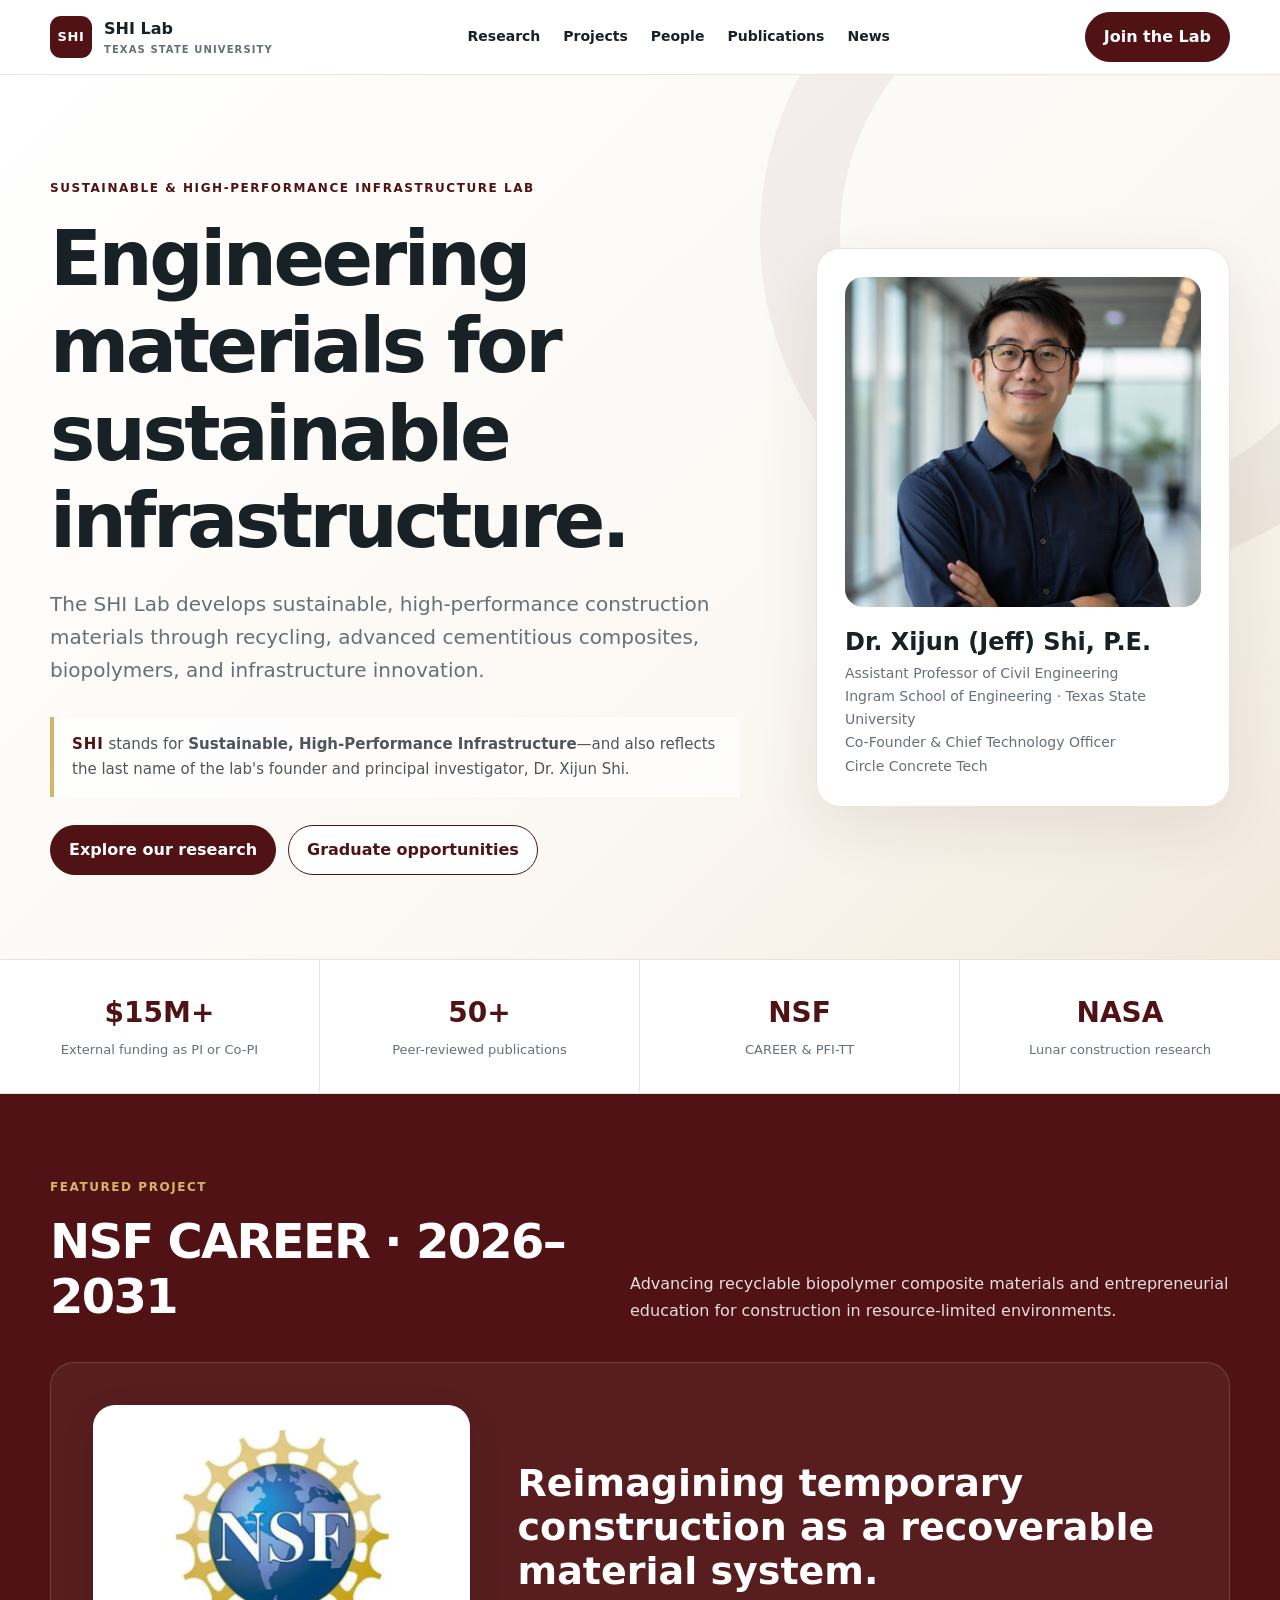
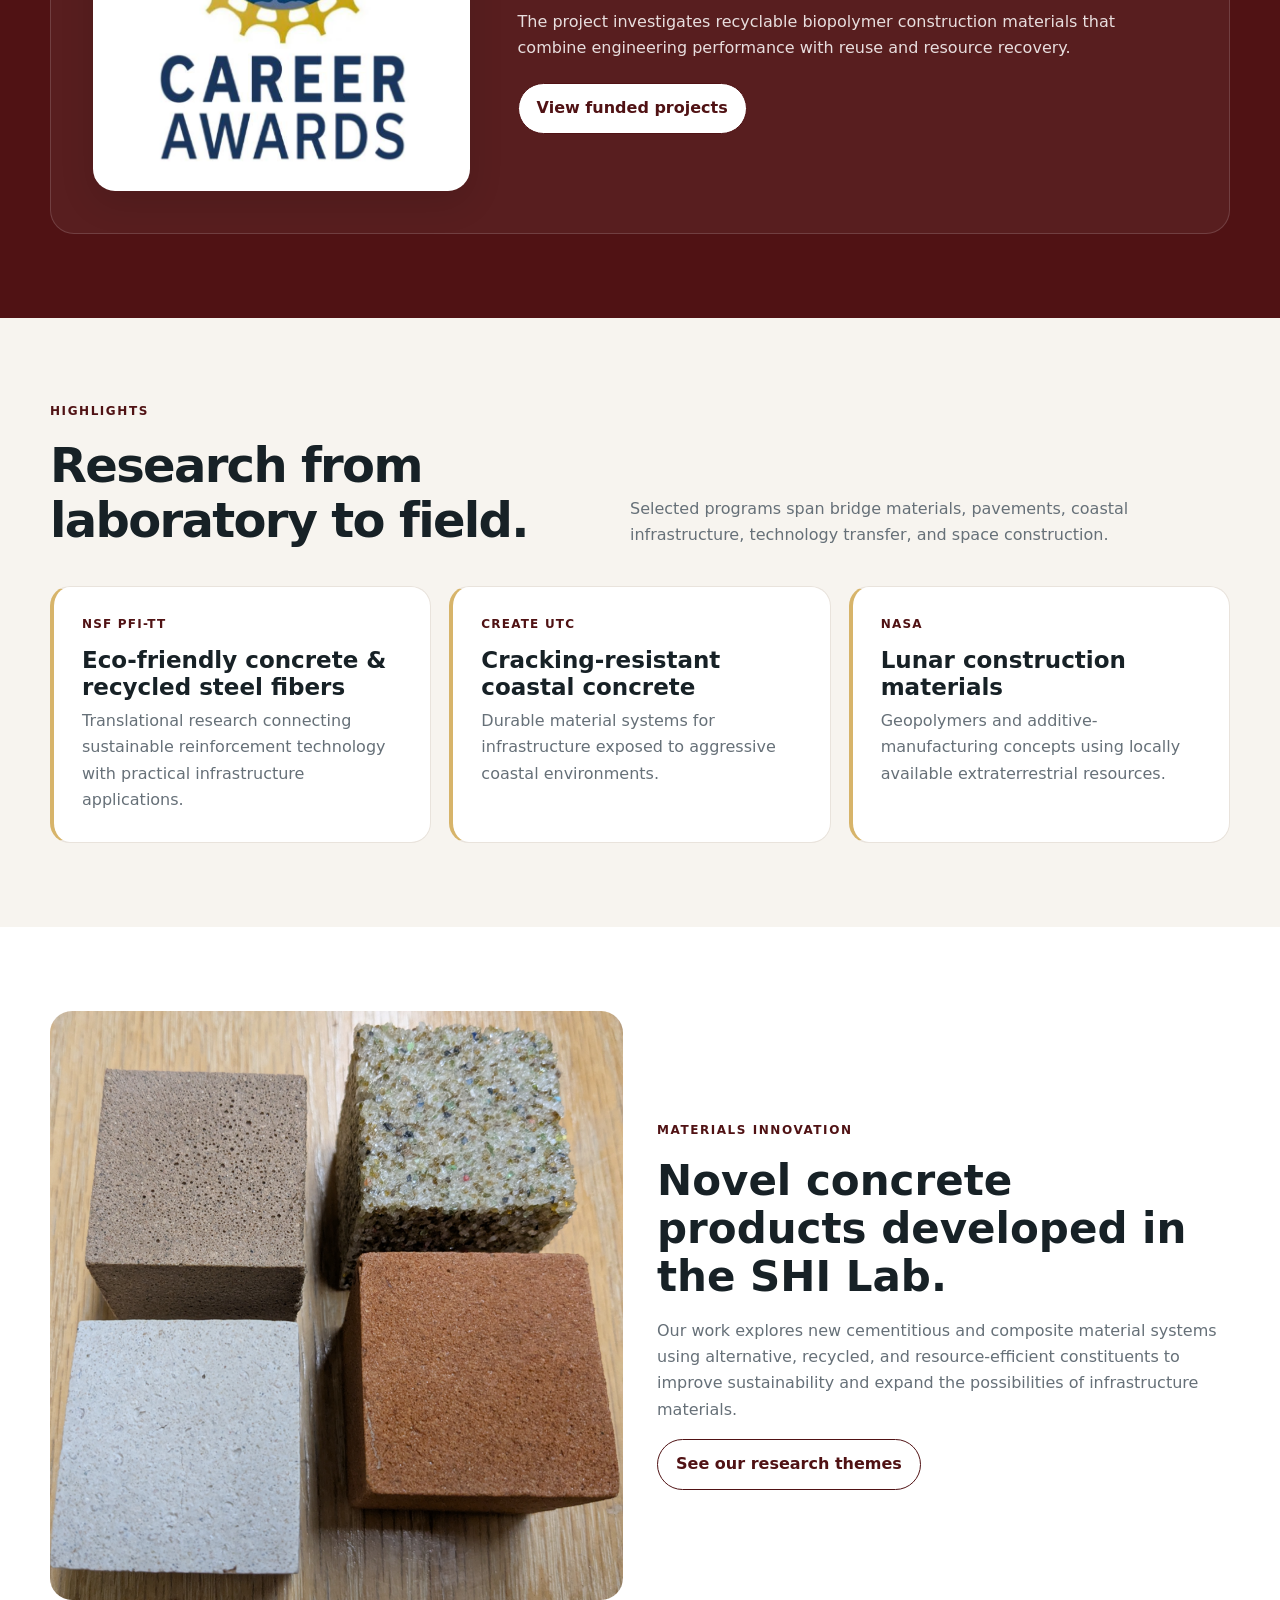
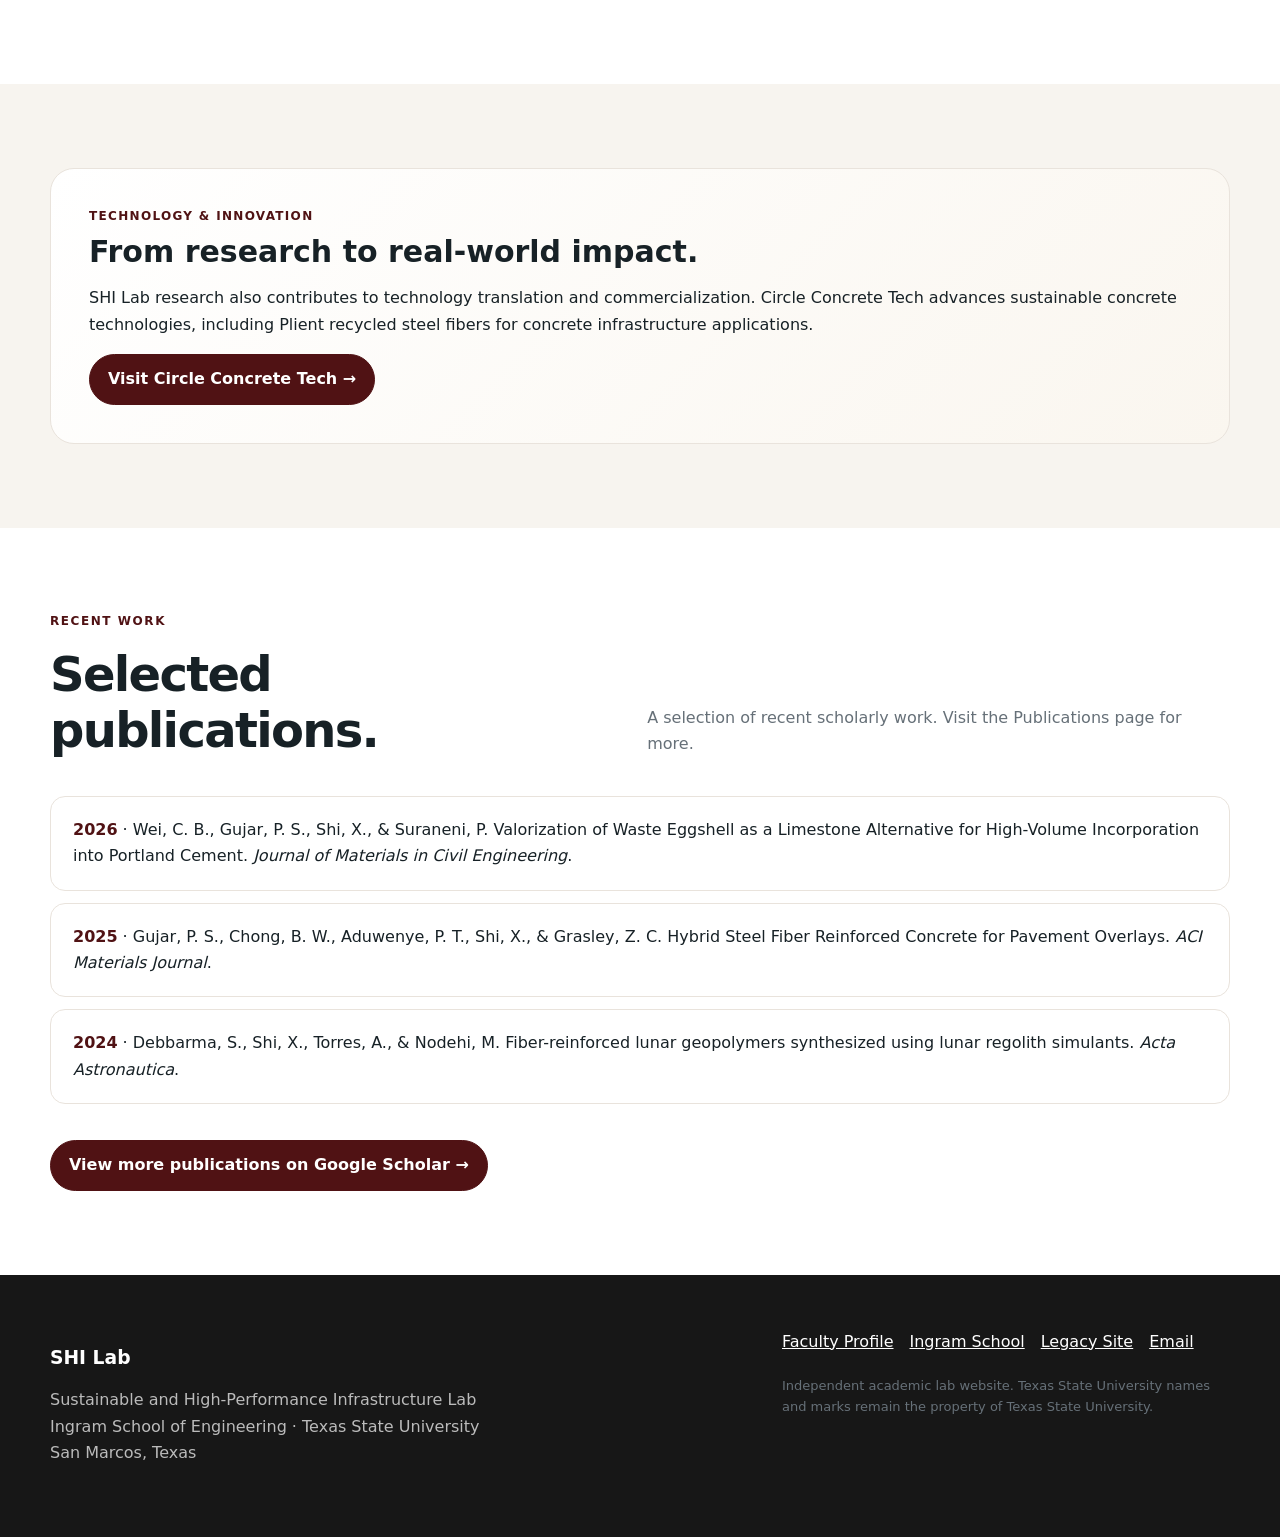
==== index.html @ 7f5ff848 "Add files via upload" ====
<!doctype html>
<html lang="en"><head>
<meta charset="utf-8"><meta name="viewport" content="width=device-width,initial-scale=1">
<title>Home | SHI Lab</title><meta name="description" content="SHI Lab at Texas State University">
<link rel="stylesheet" href="assets/site.css">
</head><body><a class="skip" href="#main">Skip to content</a>
<header class="site-header">
  <div class="container nav">
    <a class="brand" href="index.html"><span class="brandmark">SHI</span><span>SHI Lab<small>Texas State University</small></span></a>
    <nav class="navlinks" aria-label="Primary">
      <a href="research.html">Research</a>
      <a href="projects.html">Projects</a>
      <a href="people.html">People</a>
      <a href="publications.html">Publications</a>
      <a href="news.html">News</a>
    </nav>
    <a class="button primary" href="join.html">Join the Lab</a>
    <button class="mobile-toggle" aria-label="Open navigation">☰</button>
  </div>
</header>
<main id="main">
<section class="hero">
 <div class="container hero-grid">
  <div>
   <div class="kicker">Sustainable & High-Performance Infrastructure Lab</div>
   <h1>Engineering materials for sustainable infrastructure.</h1>
   <p>The SHI Lab develops sustainable, high-performance construction materials through recycling, advanced cementitious composites, biopolymers, and infrastructure innovation.</p>
   <div class="shi-meaning"><strong>SHI</strong> stands for <strong>Sustainable, High-Performance Infrastructure</strong>—and also reflects the last name of the lab's founder and principal investigator, Dr. Xijun Shi.</div>
   <div class="actions"><a class="button primary" href="research.html">Explore our research</a><a class="button light" href="join.html">Graduate opportunities</a></div>
  </div>
  <aside class="profile">
   <img class="profile-photo" src="assets/images/xijun-shi.png" alt="Portrait of Dr. Xijun Shi">
   <h3>Dr. Xijun (Jeff) Shi, P.E.</h3>
   <p>Assistant Professor of Civil Engineering<br>Ingram School of Engineering · Texas State University</p>
   <p>Co-Founder &amp; Chief Technology Officer<br><a href="https://buildwithcircle.com/" target="_blank" rel="noopener" style="color:inherit;font-weight:inherit;text-decoration:none;">Circle Concrete Tech</a></p>
  </aside>
 </div>
</section>
<div class="stats">
    <div class="stat"><strong>$15M+</strong><span>External funding as PI or Co-PI</span></div>
    <div class="stat"><strong>50+</strong><span>Peer-reviewed publications</span></div>
    <div class="stat"><strong>NSF</strong><span>CAREER &amp; PFI-TT</span></div>
    <div class="stat"><strong>NASA</strong><span>Lunar construction research</span></div>
   </div>
  </div>
 </section>
<section class="band">
 <div class="container">
  <div class="section-head"><div><div class="kicker">Featured Project</div><h2>NSF CAREER · 2026–2031</h2></div><p>Advancing recyclable biopolymer composite materials and entrepreneurial education for construction in resource-limited environments.</p></div>
  <div class="feature"><div class="career-logo-card"><img class="career-logo" src="assets/images/nsf-career.png" alt="NSF CAREER Awards logo"></div><div><h2>Reimagining temporary construction as a recoverable material system.</h2><p>The project investigates recyclable biopolymer construction materials that combine engineering performance with reuse and resource recovery.</p><a class="button light" href="projects.html">View funded projects</a></div></div>
 </div>
</section>
<section class="soft">
 <div class="container">
  <div class="section-head"><div><div class="kicker">Highlights</div><h2>Research from laboratory to field.</h2></div><p>Selected programs span bridge materials, pavements, coastal infrastructure, technology transfer, and space construction.</p></div>
  <div class="grid3">
   <article class="card project"><div class="agency">NSF PFI-TT</div><h3>Eco-friendly concrete & recycled steel fibers</h3><p>Translational research connecting sustainable reinforcement technology with practical infrastructure applications.</p></article>
   <article class="card project"><div class="agency">CREATE UTC</div><h3>Cracking-resistant coastal concrete</h3><p>Durable material systems for infrastructure exposed to aggressive coastal environments.</p></article>
   <article class="card project"><div class="agency">NASA</div><h3>Lunar construction materials</h3><p>Geopolymers and additive-manufacturing concepts using locally available extraterrestrial resources.</p></article>
  </div>
 </div>
</section>
<section>
 <div class="container">
  <div class="photo-feature">
   <img class="research-photo" src="assets/images/novel-concrete-products.png" alt="Four novel concrete and composite material specimens developed by the SHI Lab">
   <div>
    <div class="kicker">Materials Innovation</div>
    <h2 style="font-size:42px;margin:0 0 16px">Novel concrete products developed in the SHI Lab.</h2>
    <p style="color:var(--muted)">Our work explores new cementitious and composite material systems using alternative, recycled, and resource-efficient constituents to improve sustainability and expand the possibilities of infrastructure materials.</p>
    <a class="button light" href="research.html">See our research themes</a>
   </div>
  </div>
 </div>
</section>
<section class="soft">
 <div class="container">
  <div class="innovation">
   <div class="tag">Technology & Innovation</div>
   <h3>From research to real-world impact.</h3>
   <p>SHI Lab research also contributes to technology translation and commercialization. Circle Concrete Tech advances sustainable concrete technologies, including Plient recycled steel fibers for concrete infrastructure applications.</p>
   <a class="button primary" href="https://buildwithcircle.com/" target="_blank" rel="noopener">Visit Circle Concrete Tech →</a>
  </div>
 </div>
</section>
<section>
 <div class="container">
  <div class="section-head"><div><div class="kicker">Recent Work</div><h2>Selected publications.</h2></div><p>A selection of recent scholarly work. Visit the Publications page for more.</p></div>
  <div class="pub-list">
   <div class="pub"><strong>2026</strong> · Wei, C. B., Gujar, P. S., Shi, X., & Suraneni, P. Valorization of Waste Eggshell as a Limestone Alternative for High-Volume Incorporation into Portland Cement. <em>Journal of Materials in Civil Engineering</em>.</div>
   <div class="pub"><strong>2025</strong> · Gujar, P. S., Chong, B. W., Aduwenye, P. T., Shi, X., & Grasley, Z. C. Hybrid Steel Fiber Reinforced Concrete for Pavement Overlays. <em>ACI Materials Journal</em>.</div>
   <div class="pub"><strong>2024</strong> · Debbarma, S., Shi, X., Torres, A., & Nodehi, M. Fiber-reinforced lunar geopolymers synthesized using lunar regolith simulants. <em>Acta Astronautica</em>.</div>
  <div class="actions" style="margin-top:24px">
   <a class="button primary" href="https://scholar.google.com/citations?user=lc_IQpUAAAAJ" target="_blank" rel="noopener">View more publications on Google Scholar →</a>
  </div>
 </div>
</section>
</main>
<footer>
 <div class="container footer-grid">
  <div>
   <h3>SHI Lab</h3>
   <p>Sustainable and High-Performance Infrastructure Lab<br>Ingram School of Engineering · Texas State University<br>San Marcos, Texas</p>
  </div>
  <div>
   <div class="footer-links">
    <a href="https://faculty.txst.edu/profile/2252688">Faculty Profile</a>
    <a href="https://www.engineering.txst.edu/">Ingram School</a>
    <a href="https://xshi.wp.txstate.edu/">Legacy Site</a>
    <a href="mailto:xijun.shi@txstate.edu">Email</a>
   </div>
   <p class="notice">Independent academic lab website. Texas State University names and marks remain the property of Texas State University.</p>
  </div>
 </div>
</footer>
<script src="assets/site.js"></script>
</body></html>
---- assets/site.css ----
:root{
  --maroon:#501214;
  --maroon2:#711e22;
  --gold:#d7b46a;
  --ink:#172126;
  --muted:#667078;
  --paper:#fff;
  --cream:#f7f4ef;
  --line:#e9e3dc;
  --dark:#171717;
  --max:1180px;
}
*{box-sizing:border-box}
html{scroll-behavior:smooth}
body{margin:0;font-family:Inter,ui-sans-serif,system-ui,-apple-system,BlinkMacSystemFont,"Segoe UI",sans-serif;color:var(--ink);background:var(--paper);line-height:1.65}
img{max-width:100%;display:block}
a{color:inherit}
.container{width:min(var(--max),calc(100% - 40px));margin:auto}
.skip{position:absolute;left:-9999px}.skip:focus{left:16px;top:16px;background:white;padding:10px;z-index:999}
.site-header{position:sticky;top:0;z-index:100;background:rgba(255,255,255,.96);backdrop-filter:blur(10px);border-bottom:1px solid var(--line)}
.nav{min-height:74px;display:flex;align-items:center;justify-content:space-between;gap:24px}
.brand{display:flex;align-items:center;gap:12px;text-decoration:none;font-weight:850}
.brandmark{width:42px;height:42px;border-radius:11px;background:var(--maroon);color:white;display:grid;place-items:center;font-size:13px;letter-spacing:.05em}
.brand small{display:block;color:var(--muted);font-size:10px;text-transform:uppercase;letter-spacing:.11em}
.navlinks{display:flex;align-items:center;gap:23px}
.navlinks a{text-decoration:none;font-size:14px;font-weight:700}.navlinks a:hover,.navlinks a.active{color:var(--maroon)}
.button{display:inline-flex;align-items:center;justify-content:center;padding:11px 18px;border-radius:999px;text-decoration:none;font-weight:800;border:1px solid var(--maroon);transition:.2s}
.button.primary{background:var(--maroon);color:white}.button.primary:hover{background:var(--maroon2)}
.button.light{background:white;color:var(--maroon)}
.mobile-toggle{display:none;border:0;background:none;font-size:24px}
.hero{position:relative;overflow:hidden;padding:104px 0 84px;background:linear-gradient(135deg,#fff 0%,#fbf8f3 62%,#f2e9dc 100%)}
.hero:after{content:"";position:absolute;width:520px;height:520px;border-radius:50%;right:-160px;top:-180px;border:80px solid rgba(80,18,20,.055)}
.hero-grid{display:grid;grid-template-columns:1.25fr .75fr;gap:76px;align-items:center;position:relative;z-index:2}
.kicker{font-size:12px;color:var(--maroon);font-weight:900;letter-spacing:.13em;text-transform:uppercase;margin-bottom:16px}
h1,h2,h3{line-height:1.15}
h1{font-size:clamp(44px,6vw,76px);letter-spacing:-.045em;margin:0 0 24px}
.hero p{font-size:20px;color:var(--muted);max-width:760px;margin:0 0 30px}
.actions{display:flex;gap:12px;flex-wrap:wrap}
.profile{padding:28px;background:white;border:1px solid var(--line);border-radius:24px;box-shadow:0 20px 65px rgba(55,35,25,.09)}
.profile-art{height:270px;border-radius:18px;position:relative;overflow:hidden;background:linear-gradient(145deg,var(--maroon),#8b383c)}
.profile-art:before{content:"XS";position:absolute;right:-5px;bottom:-52px;color:rgba(255,255,255,.12);font-size:210px;font-weight:900;letter-spacing:-.08em}
.profile-art .caption{position:absolute;left:22px;bottom:22px;color:white;font-size:13px;letter-spacing:.08em;text-transform:uppercase}
.profile h3{font-size:24px;margin:22px 0 6px}.profile p{font-size:14px;margin:0;color:var(--muted)}
.stats{display:grid;grid-template-columns:repeat(4,1fr);border-top:1px solid var(--line);border-bottom:1px solid var(--line)}
.stat{padding:30px 16px;text-align:center;border-right:1px solid var(--line)}.stat:last-child{border-right:0}
.stat strong{display:block;font-size:28px;color:var(--maroon)}.stat span{font-size:13px;color:var(--muted)}
section{padding:84px 0}
.section-head{display:flex;justify-content:space-between;gap:36px;align-items:end;margin-bottom:38px}
.section-head h2{font-size:clamp(34px,4vw,48px);letter-spacing:-.035em;margin:0}.section-head p{max-width:600px;color:var(--muted);margin:0}
.grid2{display:grid;grid-template-columns:repeat(2,1fr);gap:18px}.grid3{display:grid;grid-template-columns:repeat(3,1fr);gap:18px}.grid4{display:grid;grid-template-columns:repeat(4,1fr);gap:18px}
.card{border:1px solid var(--line);border-radius:20px;padding:28px;background:white}
.card h3{font-size:23px;margin:32px 0 9px}.card p{color:var(--muted);margin:0}
.card .number{font-size:12px;font-weight:900;color:var(--maroon);letter-spacing:.1em}
.card:hover{box-shadow:0 16px 40px rgba(40,30,25,.06);transform:translateY(-2px);transition:.2s}
.band{background:var(--maroon);color:white}.band .section-head p,.band p{color:#e8dede}.band .kicker{color:var(--gold)}
.feature{display:grid;grid-template-columns:.72fr 1.28fr;gap:48px;align-items:center;border:1px solid rgba(255,255,255,.15);background:rgba(255,255,255,.05);border-radius:24px;padding:42px}
.badge{aspect-ratio:1;border-radius:22px;background:var(--gold);color:var(--maroon);display:grid;place-items:center;text-align:center;font-size:27px;font-weight:950;line-height:1.05}
.feature h2{font-size:38px;margin:0 0 15px}.feature p{margin:0 0 22px}
.soft{background:var(--cream)}
.project{border-left:4px solid var(--gold)}
.project .agency{font-size:12px;text-transform:uppercase;letter-spacing:.1em;color:var(--maroon);font-weight:900}
.project h3{margin:12px 0 8px}.project .meta{font-size:13px;color:var(--muted);margin-top:15px}
.person{overflow:hidden;padding:0}.person-art{height:170px;background:linear-gradient(145deg,#ece5db,#faf7f2);position:relative}
.person-art:after{content:attr(data-initials);position:absolute;right:14px;bottom:-28px;font-size:100px;font-weight:900;color:rgba(80,18,20,.08)}
.person-body{padding:20px}.person h3{margin:0 0 4px;font-size:18px}.person p{font-size:14px}.role{font-size:11px;font-weight:900;text-transform:uppercase;letter-spacing:.09em;color:var(--maroon);margin-bottom:8px}
.pub-list{display:grid;gap:12px}.pub{padding:20px 22px;border:1px solid var(--line);border-radius:15px}.pub strong{color:var(--maroon)}.pub small{display:block;margin-top:5px;color:var(--muted)}
.page-hero{padding:74px 0 58px;background:var(--cream);border-bottom:1px solid var(--line)}.page-hero h1{font-size:clamp(42px,5vw,64px);max-width:900px}.page-hero p{max-width:780px;color:var(--muted);font-size:19px}
.callout{border:1px solid var(--line);border-radius:22px;padding:34px;background:white}.callout h2{margin-top:0;font-size:32px}
.news-item{padding:25px 0;border-bottom:1px solid var(--line)}.news-item:first-child{padding-top:0}.news-item time{font-size:12px;font-weight:900;color:var(--maroon);text-transform:uppercase;letter-spacing:.08em}.news-item h3{font-size:25px;margin:8px 0}.news-item p{color:var(--muted);margin:0}
footer{padding:54px 0;background:var(--dark);color:white}.footer-grid{display:grid;grid-template-columns:1.2fr .8fr;gap:60px}footer p{color:#bbb}.footer-links{display:flex;flex-wrap:wrap;gap:16px}.footer-links a{color:white}
.notice{font-size:13px;color:var(--muted);margin-top:20px}
@media(max-width:900px){
 .navlinks{display:none}.mobile-toggle{display:block}.hero-grid,.feature,.footer-grid{grid-template-columns:1fr}.profile{max-width:520px}
 .grid4{grid-template-columns:repeat(2,1fr)}.grid3{grid-template-columns:1fr 1fr}.grid2{grid-template-columns:1fr}.stats{grid-template-columns:repeat(2,1fr)}
 .stat:nth-child(2){border-right:0}.section-head{display:block}.section-head p{margin-top:12px}
}
@media(max-width:600px){.container{width:min(var(--max),calc(100% - 26px))}.hero{padding:70px 0 54px}.grid3,.grid4{grid-template-columns:1fr}.stats{grid-template-columns:1fr 1fr}.feature{padding:26px}.profile-art{height:220px}}

.profile-photo{width:100%;height:330px;object-fit:cover;object-position:center 8%;border-radius:18px}
.pi-photo{width:100%;max-width:390px;border-radius:22px;object-fit:cover;box-shadow:0 18px 55px rgba(40,30,25,.10)}
.pi-grid{display:grid;grid-template-columns:.72fr 1.28fr;gap:46px;align-items:center}
.person-photo{width:100%;height:240px;object-fit:cover;object-position:center top;background:#f4f1ed}
.research-photo{width:100%;height:100%;min-height:340px;object-fit:cover;border-radius:22px}
.photo-feature{display:grid;grid-template-columns:1fr 1fr;gap:34px;align-items:center}
.innovation{border:1px solid var(--line);border-radius:24px;padding:38px;background:linear-gradient(135deg,#fff,#faf6ef)}
.innovation h3{font-size:30px;margin:8px 0 12px}
.innovation .tag{font-size:12px;text-transform:uppercase;letter-spacing:.11em;color:var(--maroon);font-weight:900}
@media(max-width:900px){.pi-grid,.photo-feature{grid-template-columns:1fr}.pi-photo{max-width:460px}.person-photo{height:300px}}

.career-logo-card{
  background:#fff;
  border-radius:22px;
  padding:22px;
  display:flex;
  align-items:center;
  justify-content:center;
  box-shadow:0 12px 35px rgba(0,0,0,.12);
}
.career-logo{width:100%;max-width:330px;height:auto;display:block}

.shi-meaning{
  margin:0 0 28px;padding:15px 18px;border-left:4px solid var(--gold);
  background:rgba(255,255,255,.72);color:#4f5559;font-size:15px;max-width:760px;
}
.shi-meaning strong:first-child{color:var(--maroon);letter-spacing:.06em}

.project.ongoing{border:2px solid rgba(80,18,20,.20);border-left:6px solid var(--maroon);position:relative}
.status{display:inline-block;margin-bottom:12px;padding:6px 10px;border-radius:999px;background:var(--maroon);color:#fff;font-size:11px;line-height:1;font-weight:900;letter-spacing:.08em;text-transform:uppercase}
.project-icon{
  width:52px;height:52px;border-radius:14px;background:#f3ead7;color:var(--maroon);
  display:flex;align-items:center;justify-content:center;font-size:29px;font-weight:800;margin-bottom:16px;
  border:1px solid rgba(80,18,20,.10)
}
.project.ongoing h3{margin-top:10px}

.alumni-groups{display:grid;gap:38px}
.alumni-group>h3{font-size:22px;color:var(--maroon);padding-bottom:10px;border-bottom:2px solid var(--gold);margin:0 0 14px}
.alumni-list{display:grid;grid-template-columns:repeat(2,1fr);gap:12px}
.alumni-item{padding:18px 20px;border:1px solid var(--line);border-radius:14px;background:#fff}
.alumni-item strong{display:block;font-size:16px}
.alumni-item span{display:block;margin-top:3px;color:var(--muted);font-size:13px}
.alumni-item p{margin:7px 0 0;color:var(--muted);font-size:13px}
@media(max-width:700px){.alumni-list{grid-template-columns:1fr}}

.startup-role{
  margin:-8px 0 18px;
  font-size:15px;
  font-weight:700;
  color:var(--muted);
}
.startup-role a{
  color:var(--maroon);
  text-decoration:none;
  border-bottom:1px solid rgba(80,18,20,.28);
}
.startup-role a:hover{border-bottom-color:var(--maroon)}
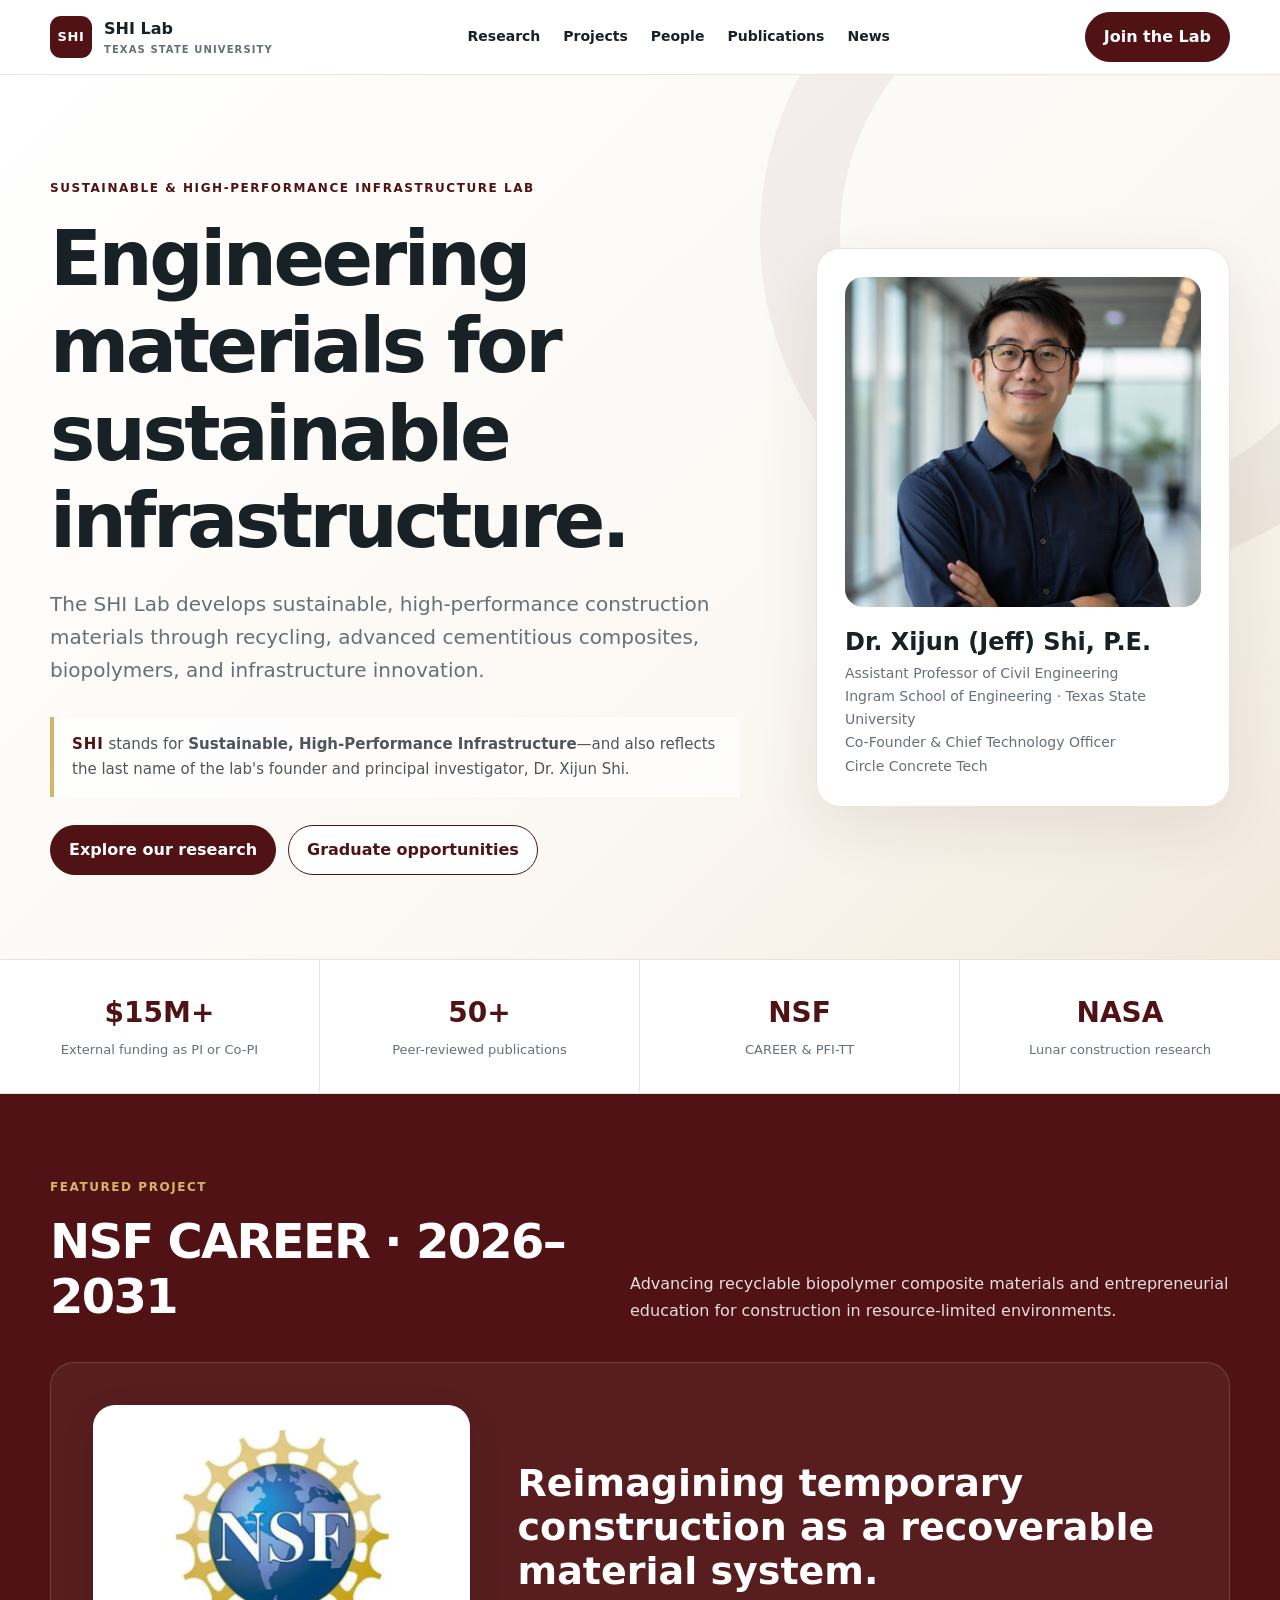
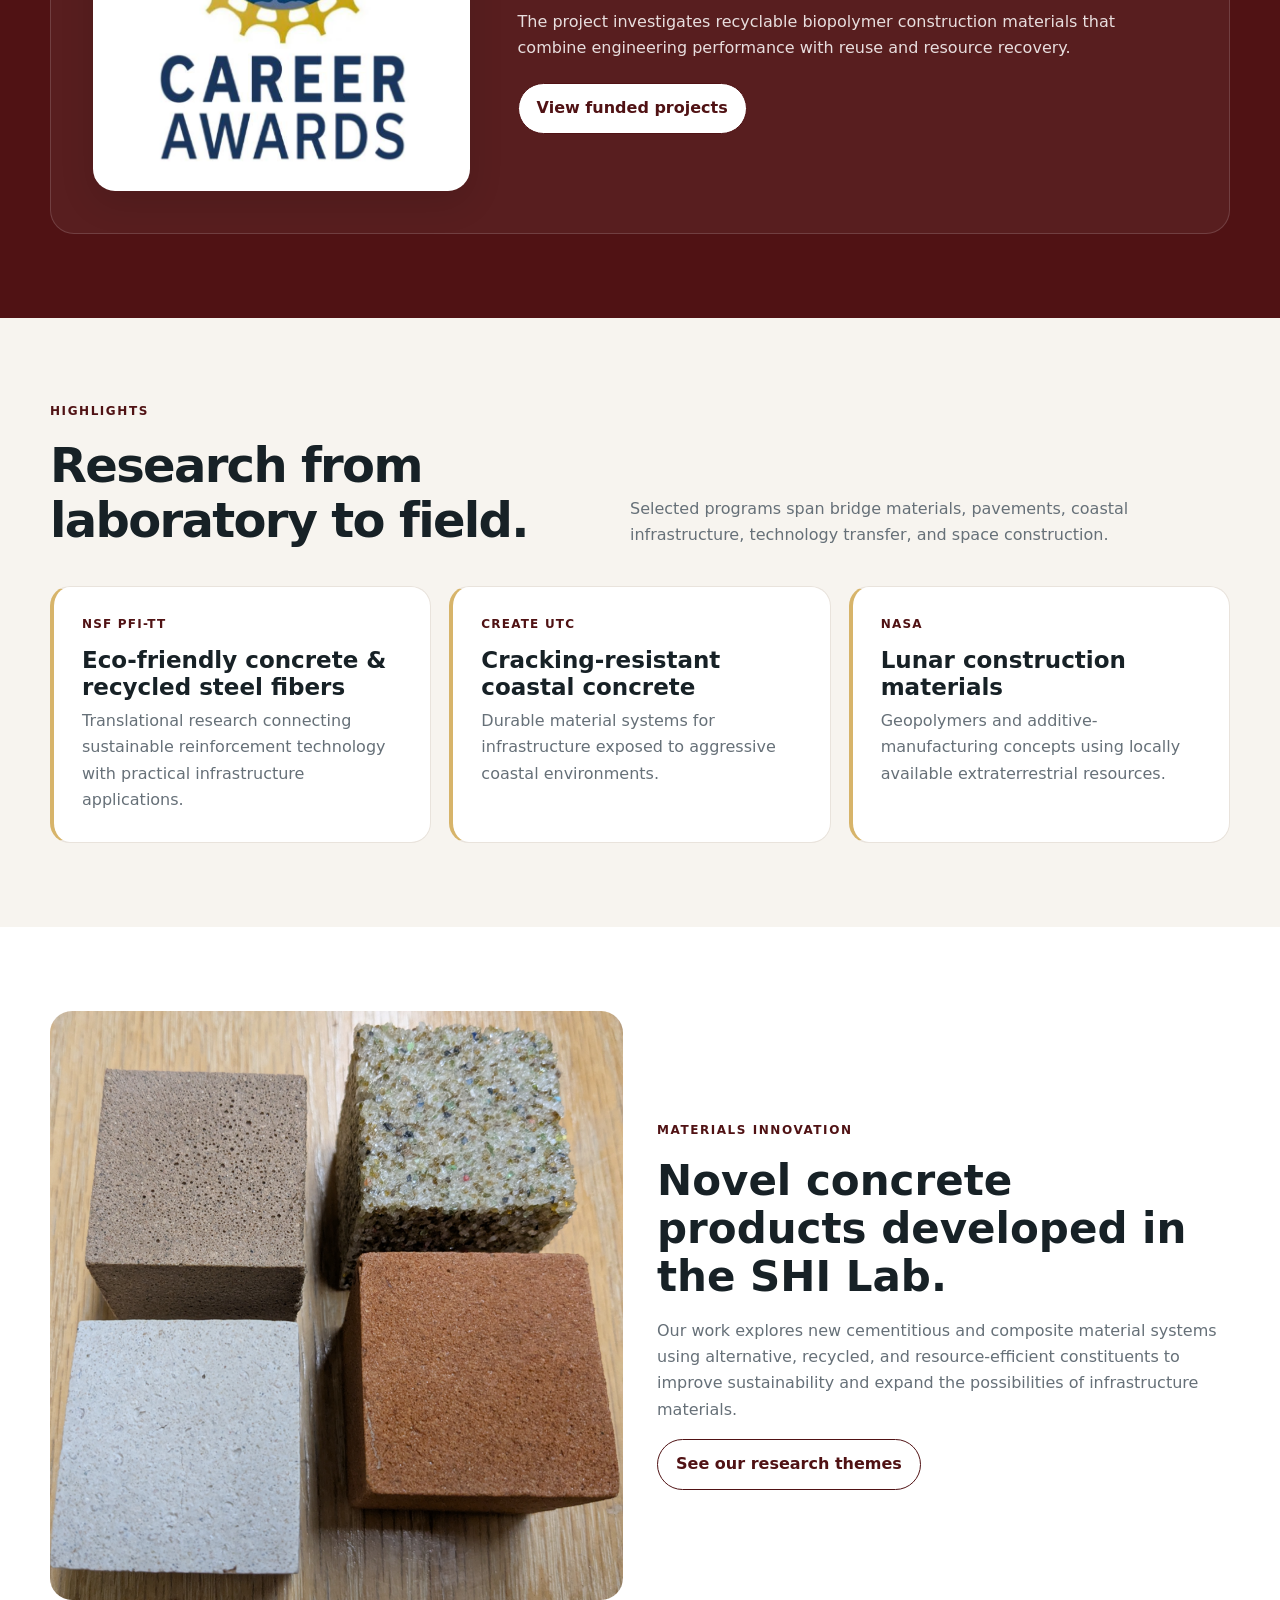
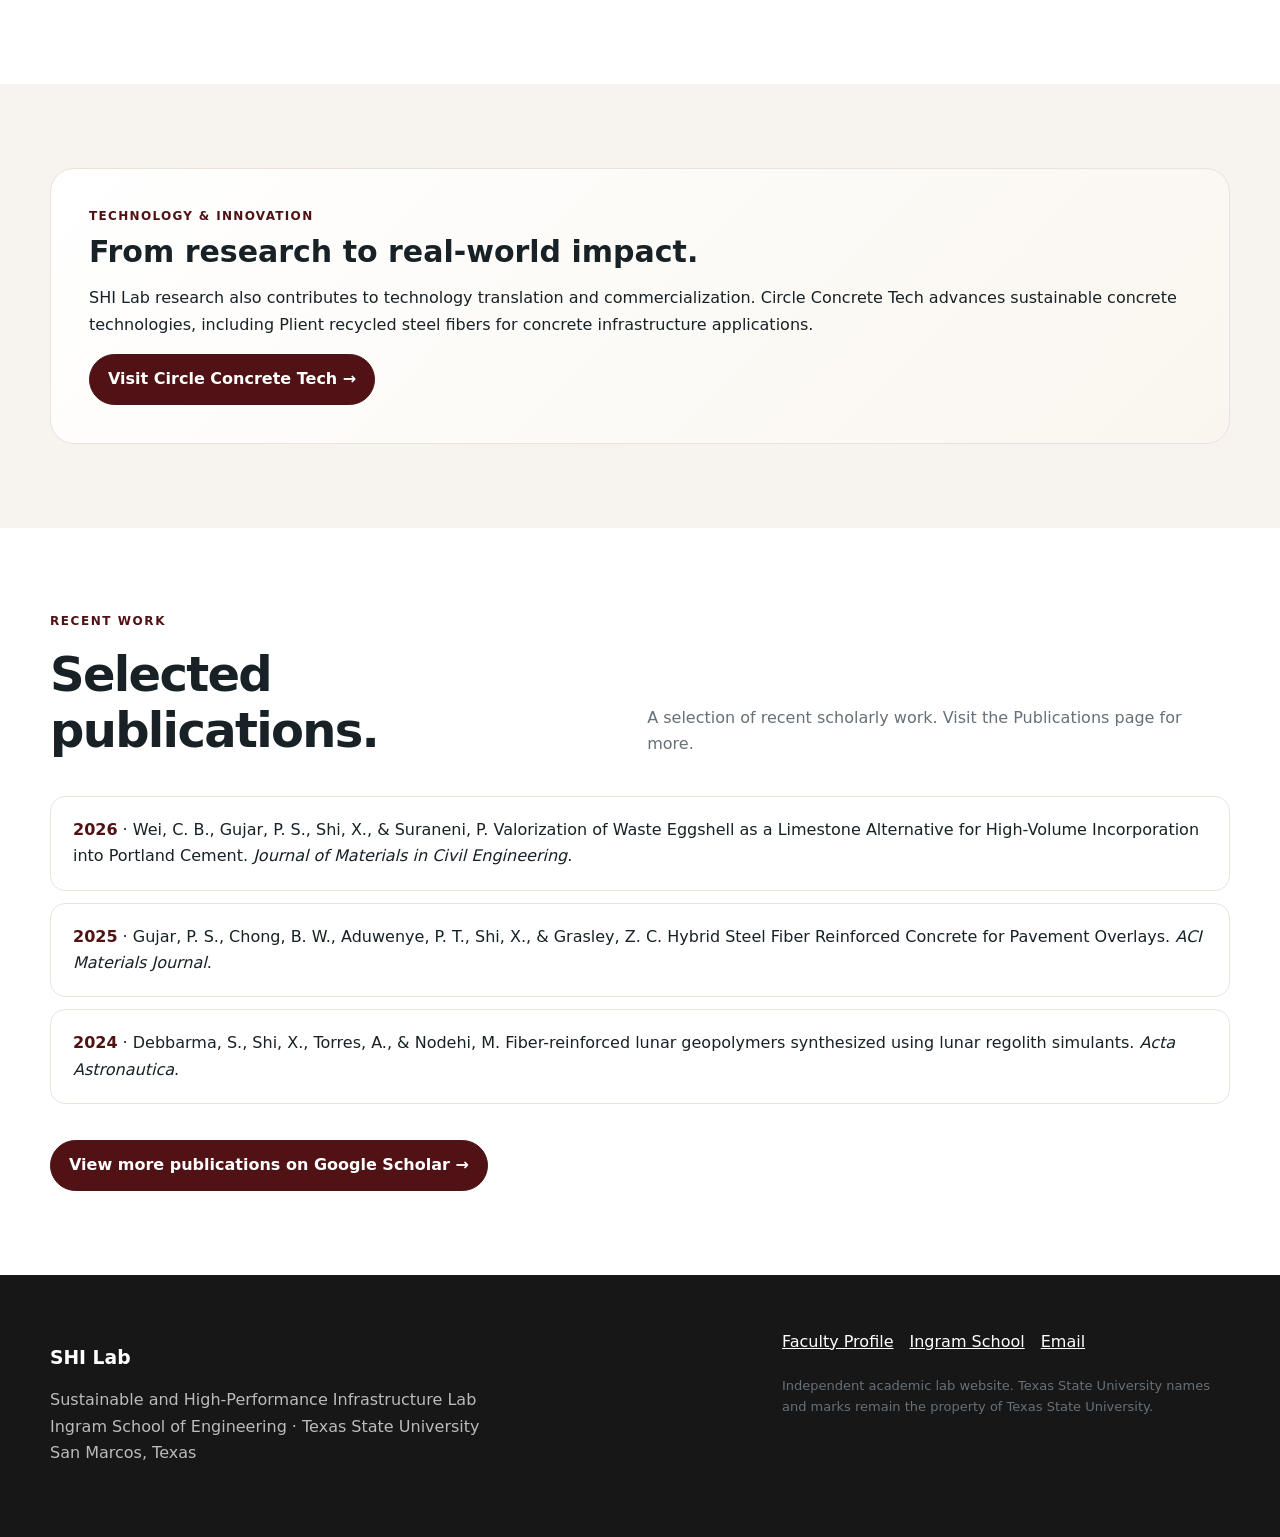
==== commit f797c86b: "Add files via upload" ====
--- a/index.html
+++ b/index.html
@@ -106,7 +106,7 @@
    <div class="footer-links">
     <a href="https://faculty.txst.edu/profile/2252688">Faculty Profile</a>
     <a href="https://www.engineering.txst.edu/">Ingram School</a>
-    <a href="https://xshi.wp.txstate.edu/">Legacy Site</a>
+    
     <a href="mailto:xijun.shi@txstate.edu">Email</a>
    </div>
    <p class="notice">Independent academic lab website. Texas State University names and marks remain the property of Texas State University.</p>
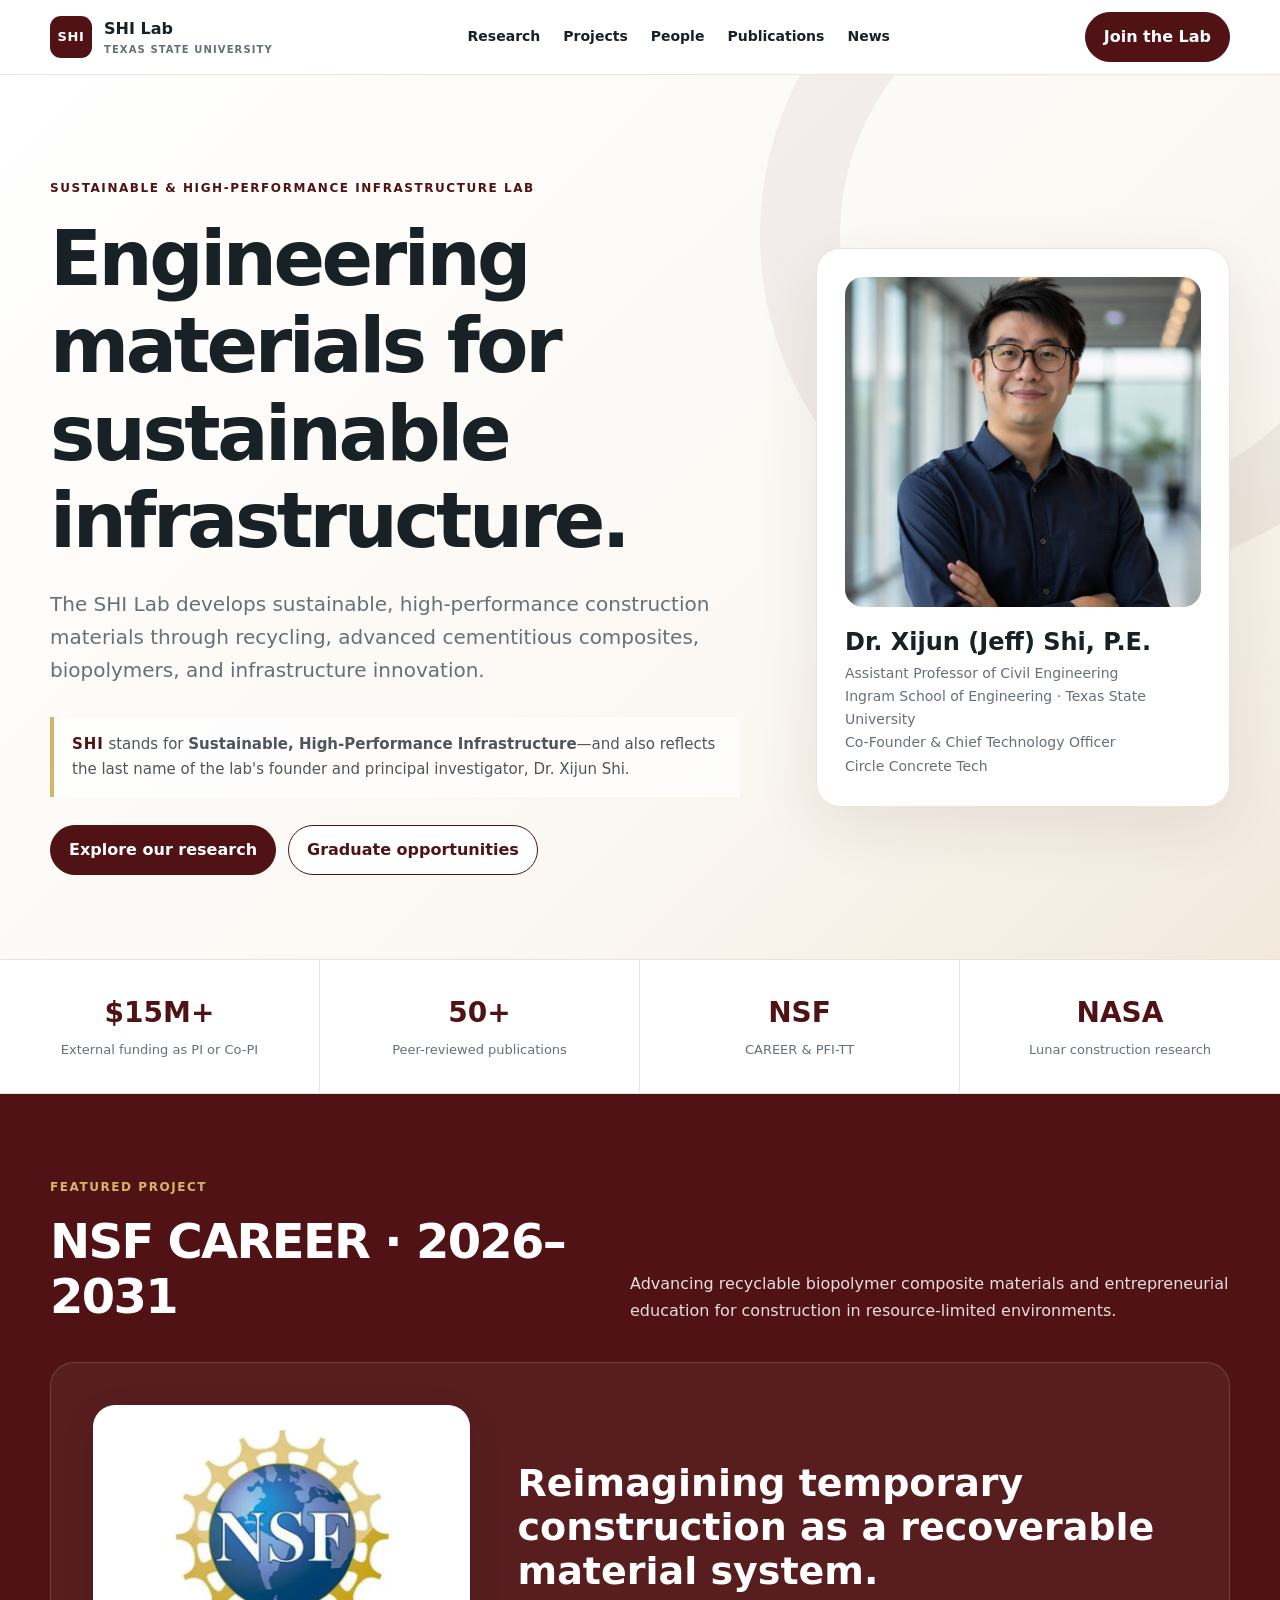
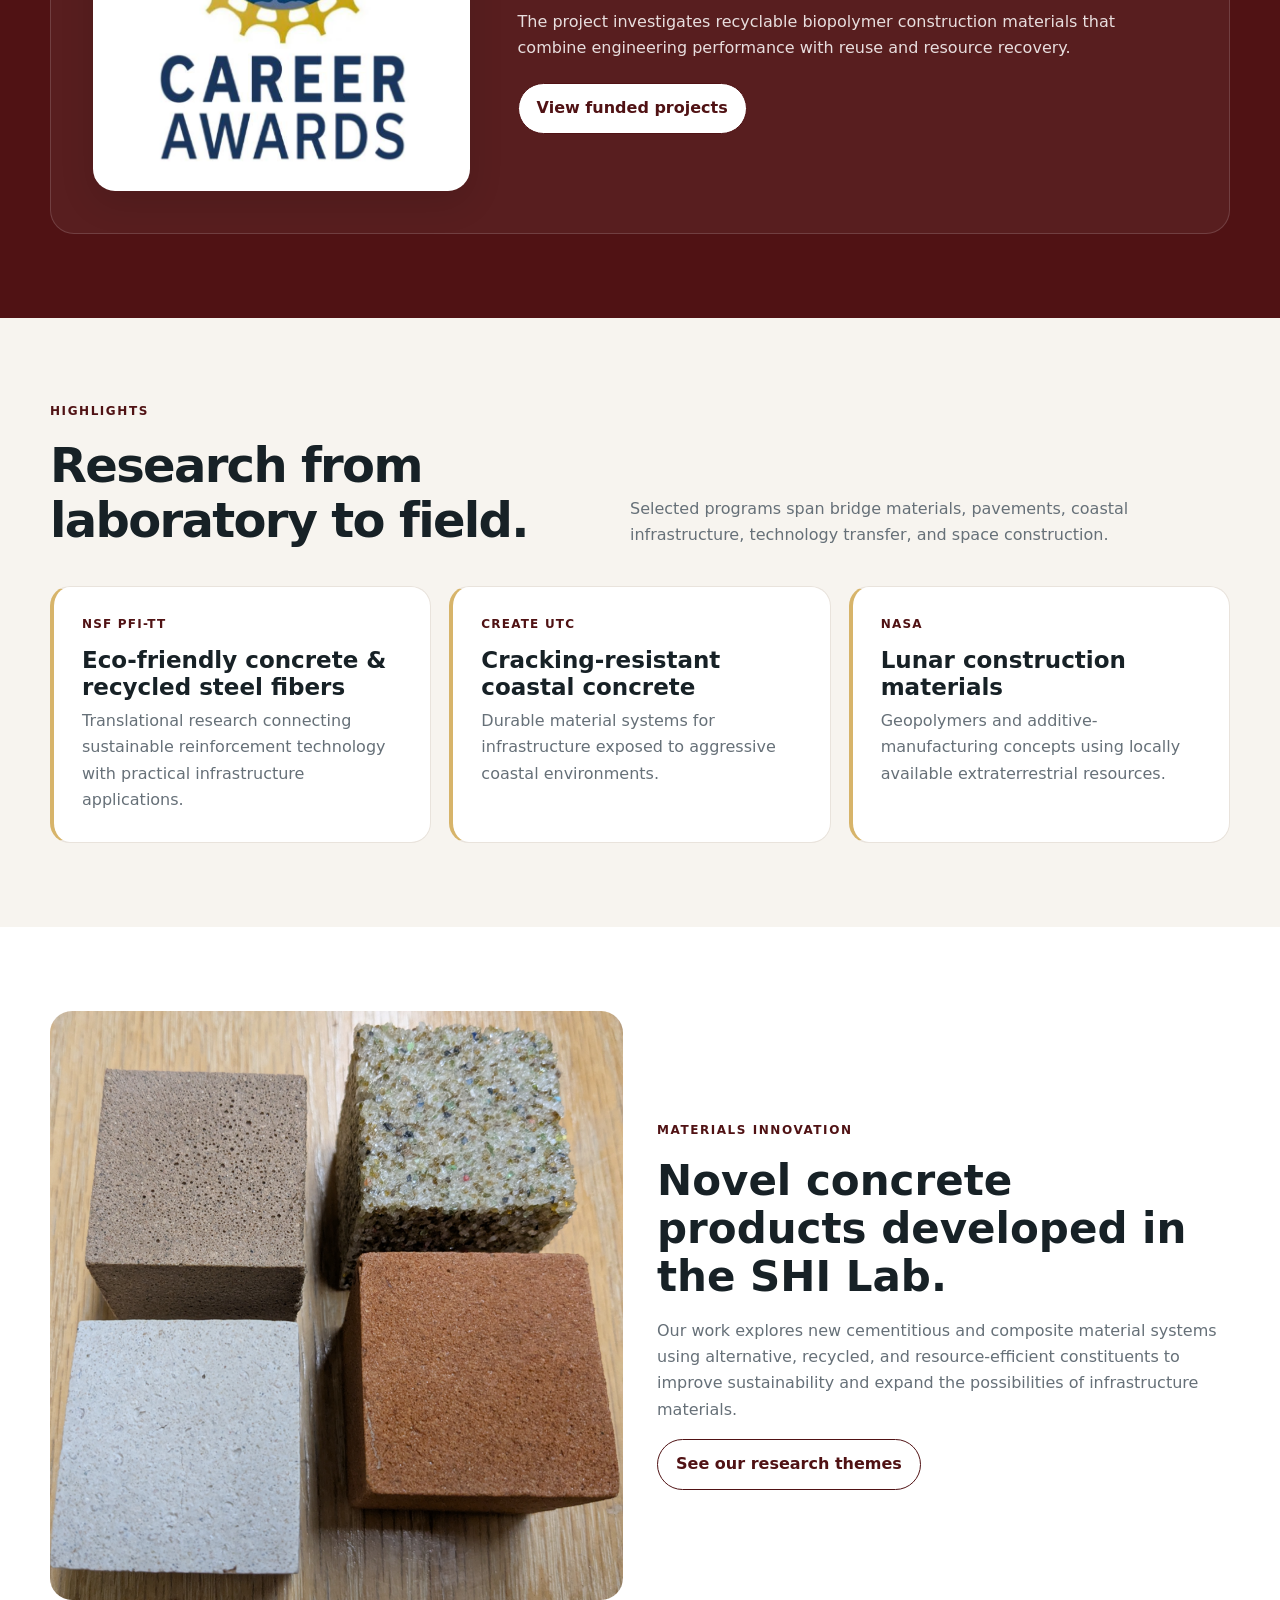
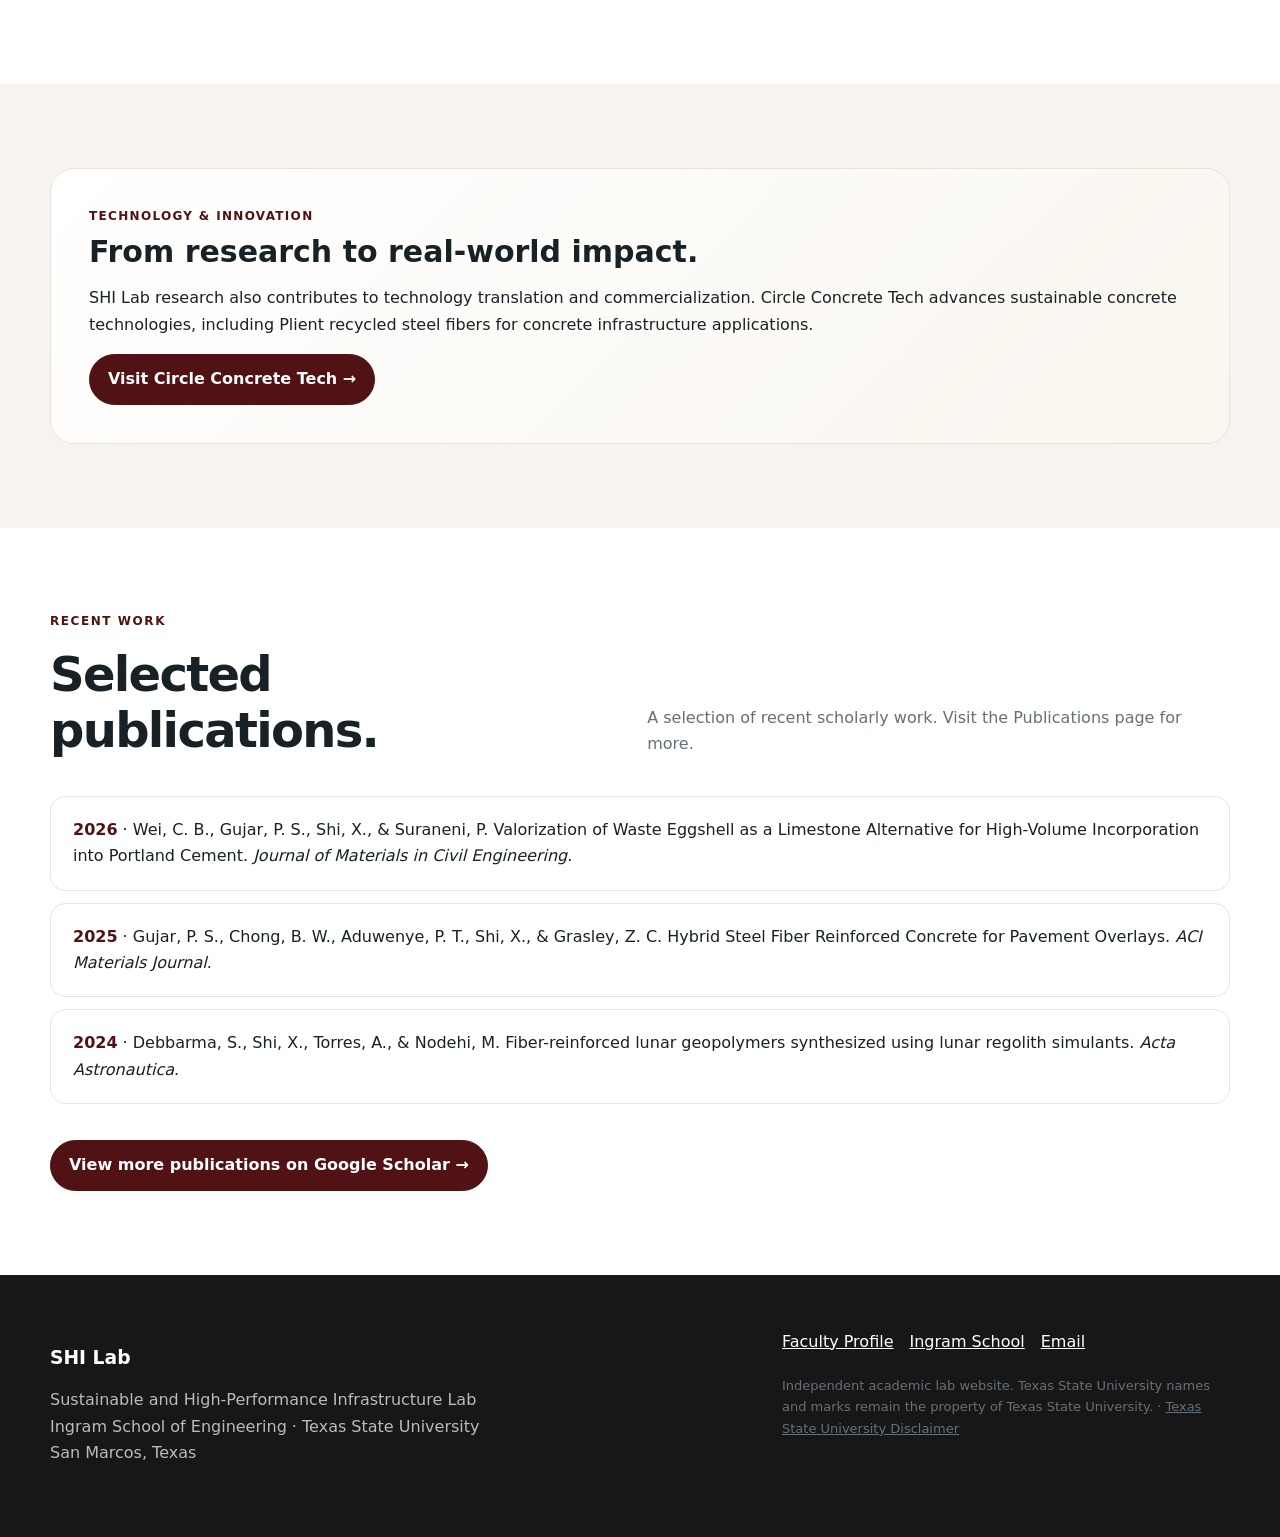
==== commit b53e6425: "Add files via upload" ====
--- a/index.html
+++ b/index.html
@@ -109,7 +109,7 @@
     
     <a href="mailto:xijun.shi@txstate.edu">Email</a>
    </div>
-   <p class="notice">Independent academic lab website. Texas State University names and marks remain the property of Texas State University.</p>
+   <p class="notice">Independent academic lab website. Texas State University names and marks remain the property of Texas State University. · <a href="https://www.txst.edu/about/disclaimer.html" target="_blank" rel="noopener">Texas State University Disclaimer</a></p>
   </div>
  </div>
 </footer>
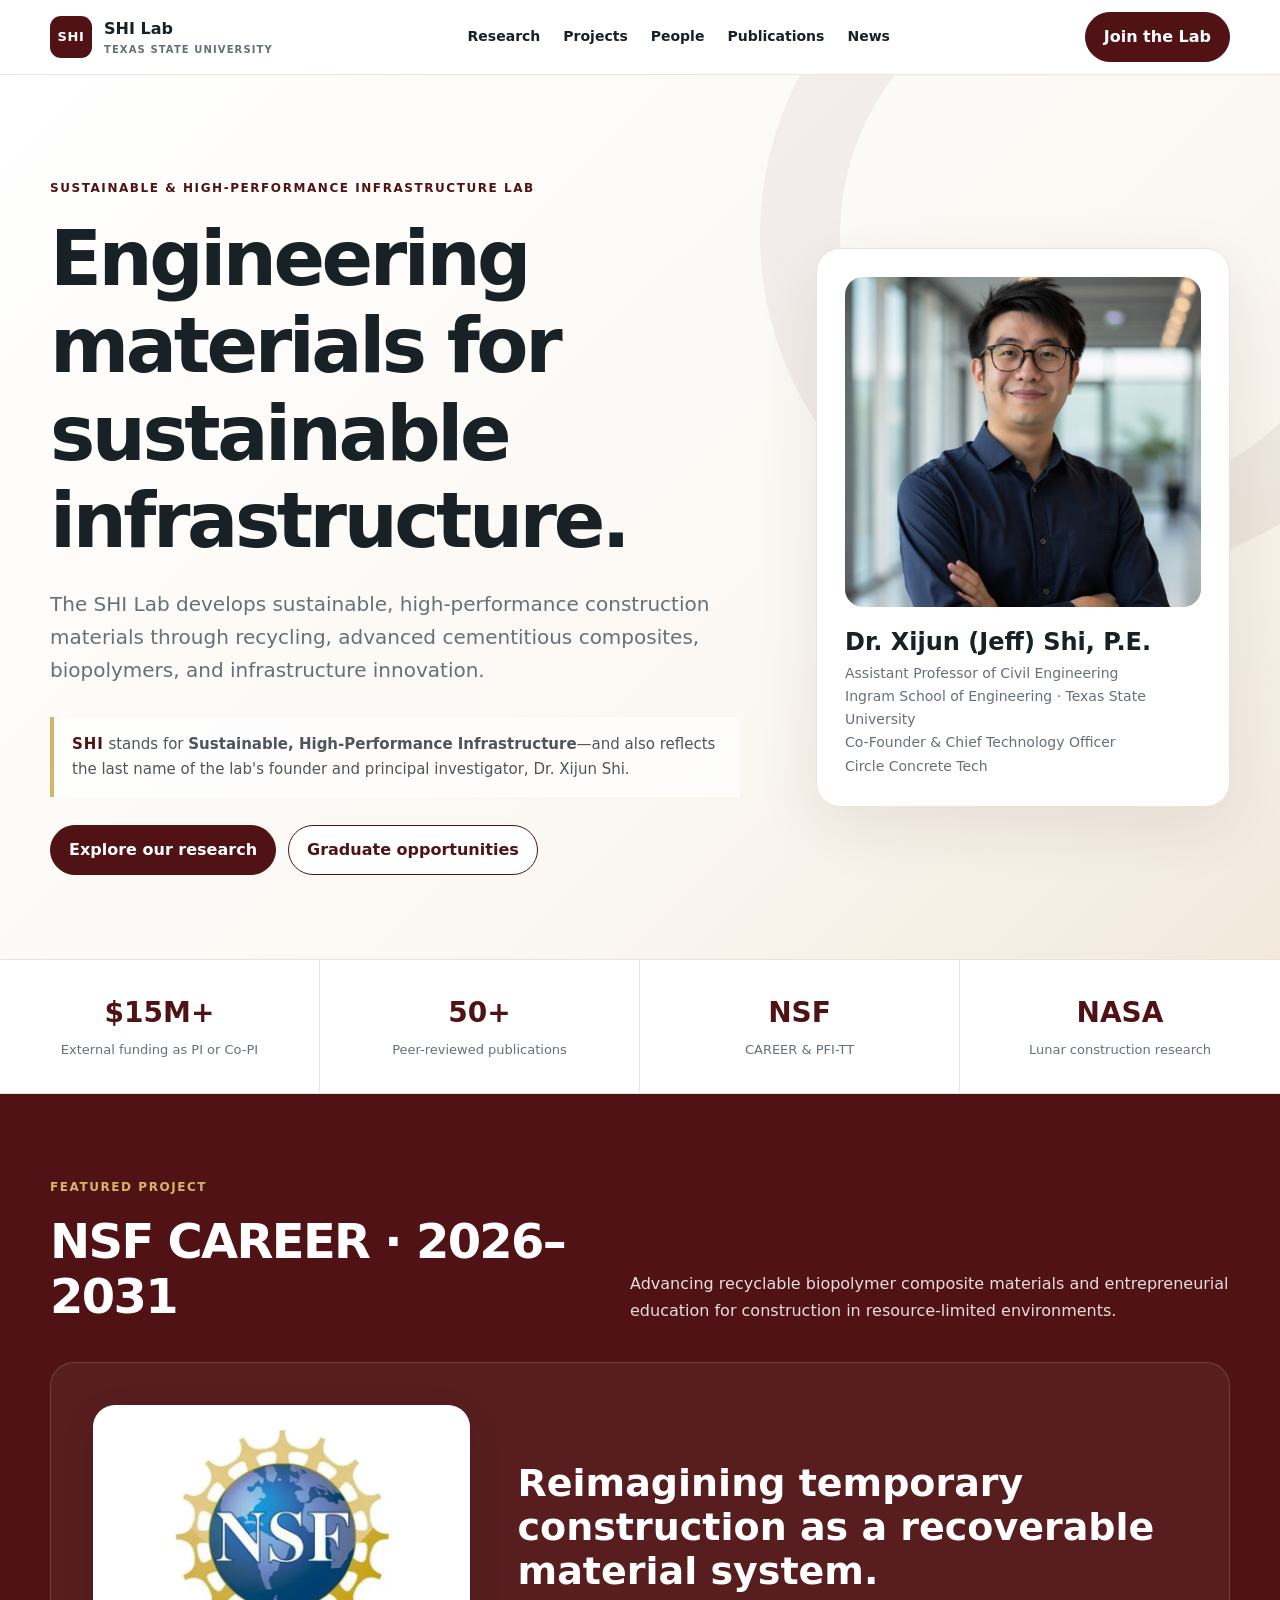
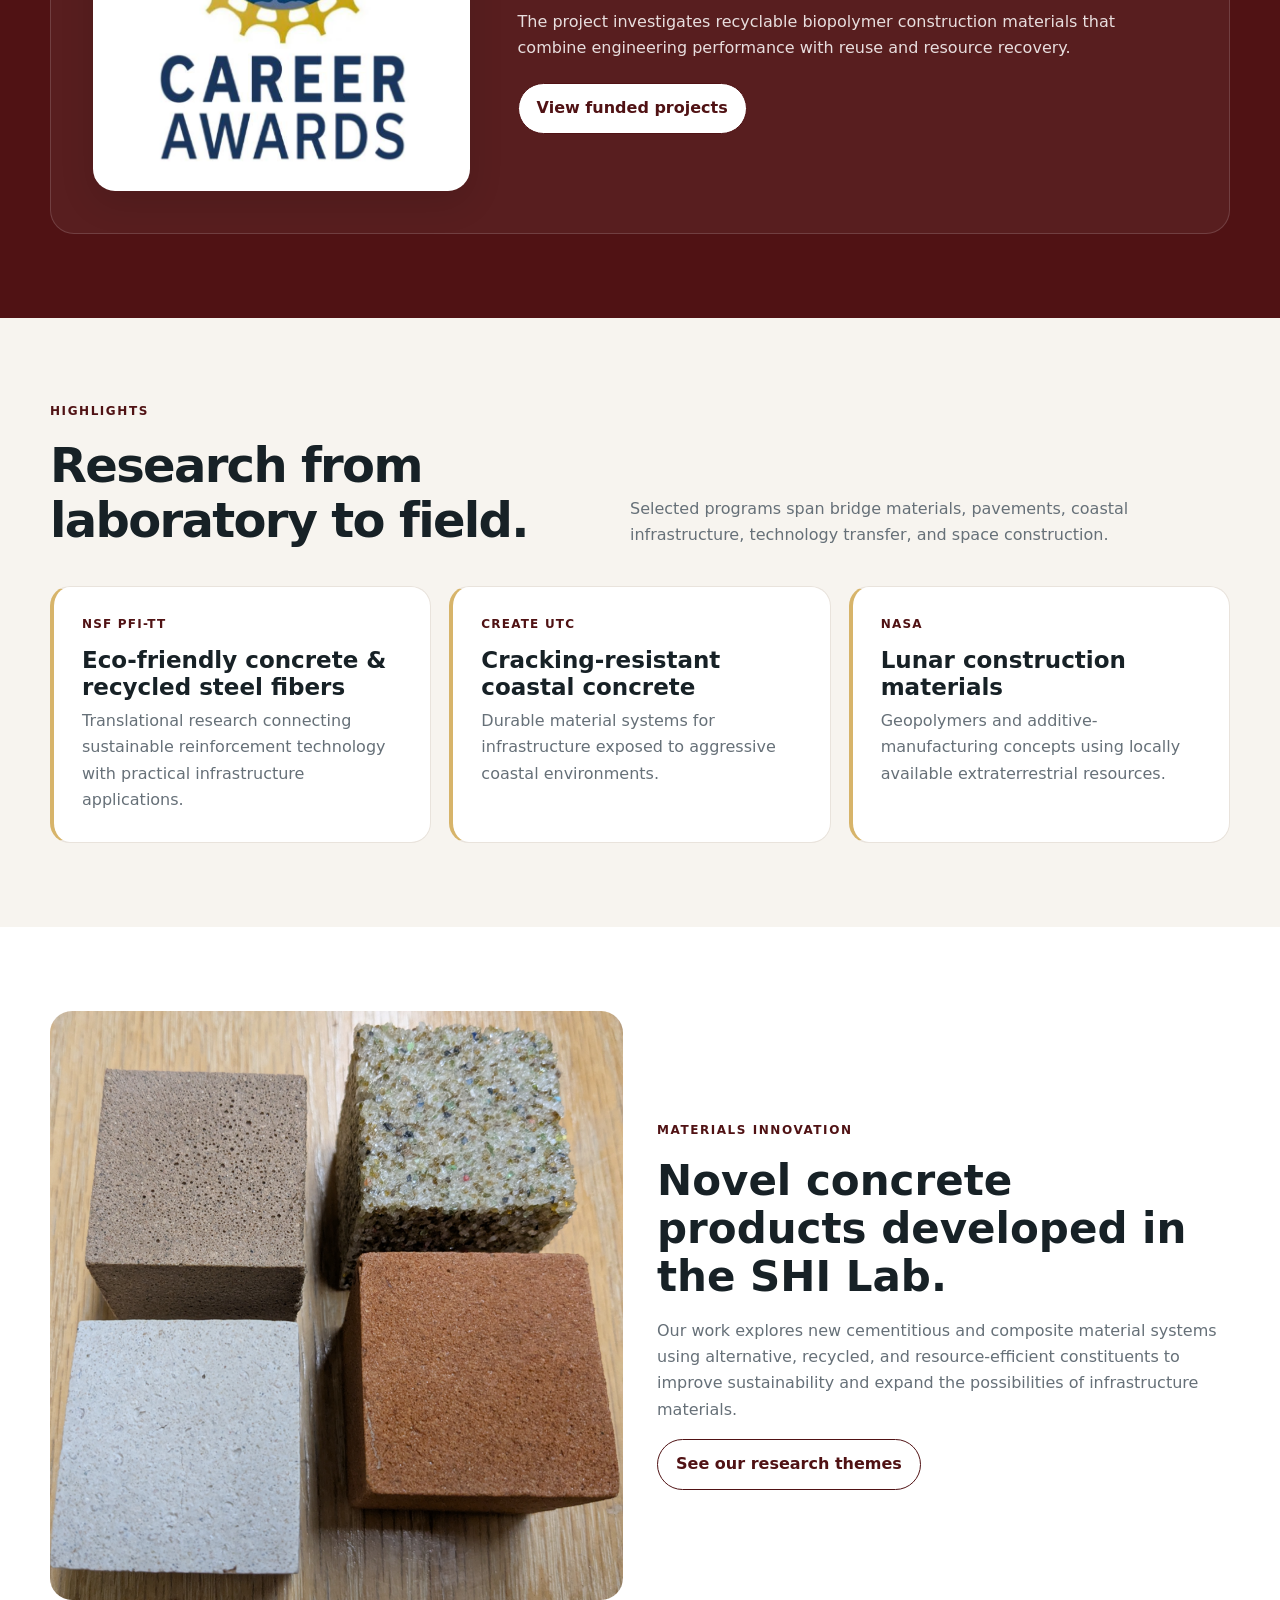
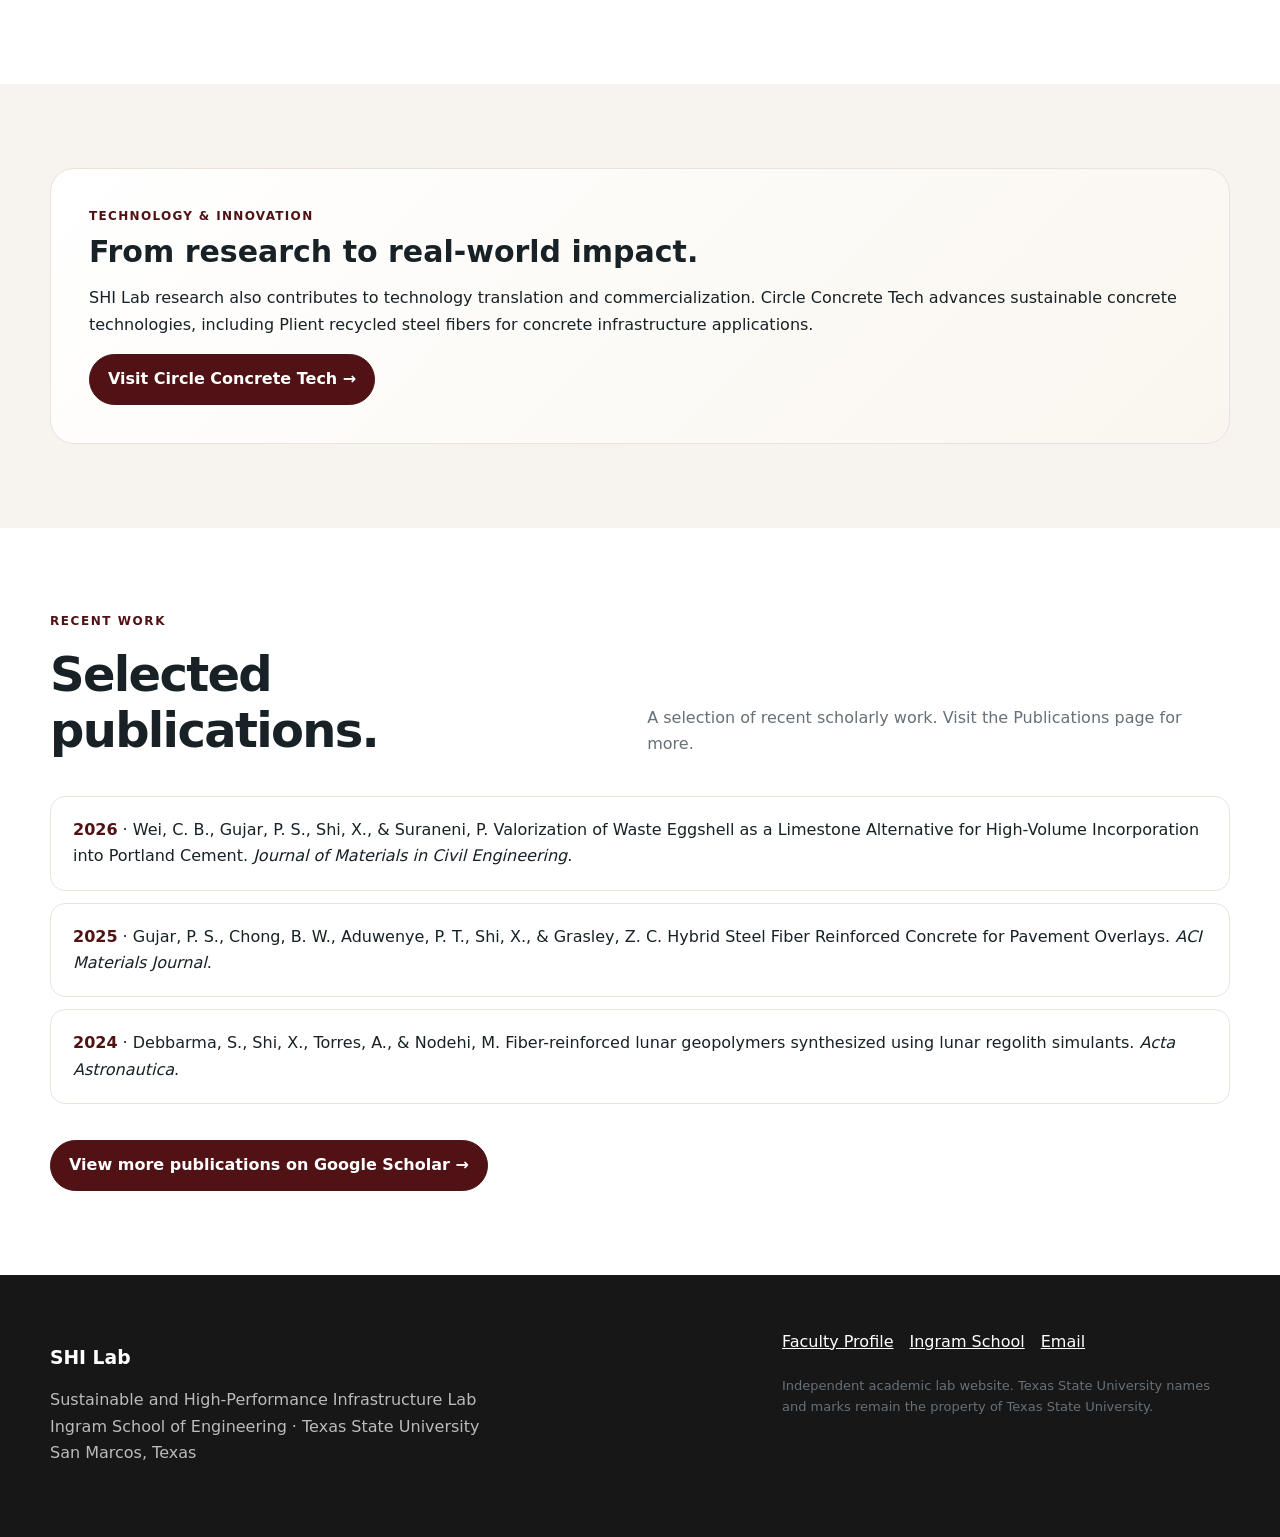
==== commit 260fbb2e: "Add files via upload" ====
--- a/index.html
+++ b/index.html
@@ -109,7 +109,7 @@
     
     <a href="mailto:xijun.shi@txstate.edu">Email</a>
    </div>
-   <p class="notice">Independent academic lab website. Texas State University names and marks remain the property of Texas State University. · <a href="https://www.txst.edu/about/disclaimer.html" target="_blank" rel="noopener">Texas State University Disclaimer</a></p>
+   <p class="notice">Independent academic lab website. Texas State University names and marks remain the property of Texas State University.</p>
   </div>
  </div>
 </footer>
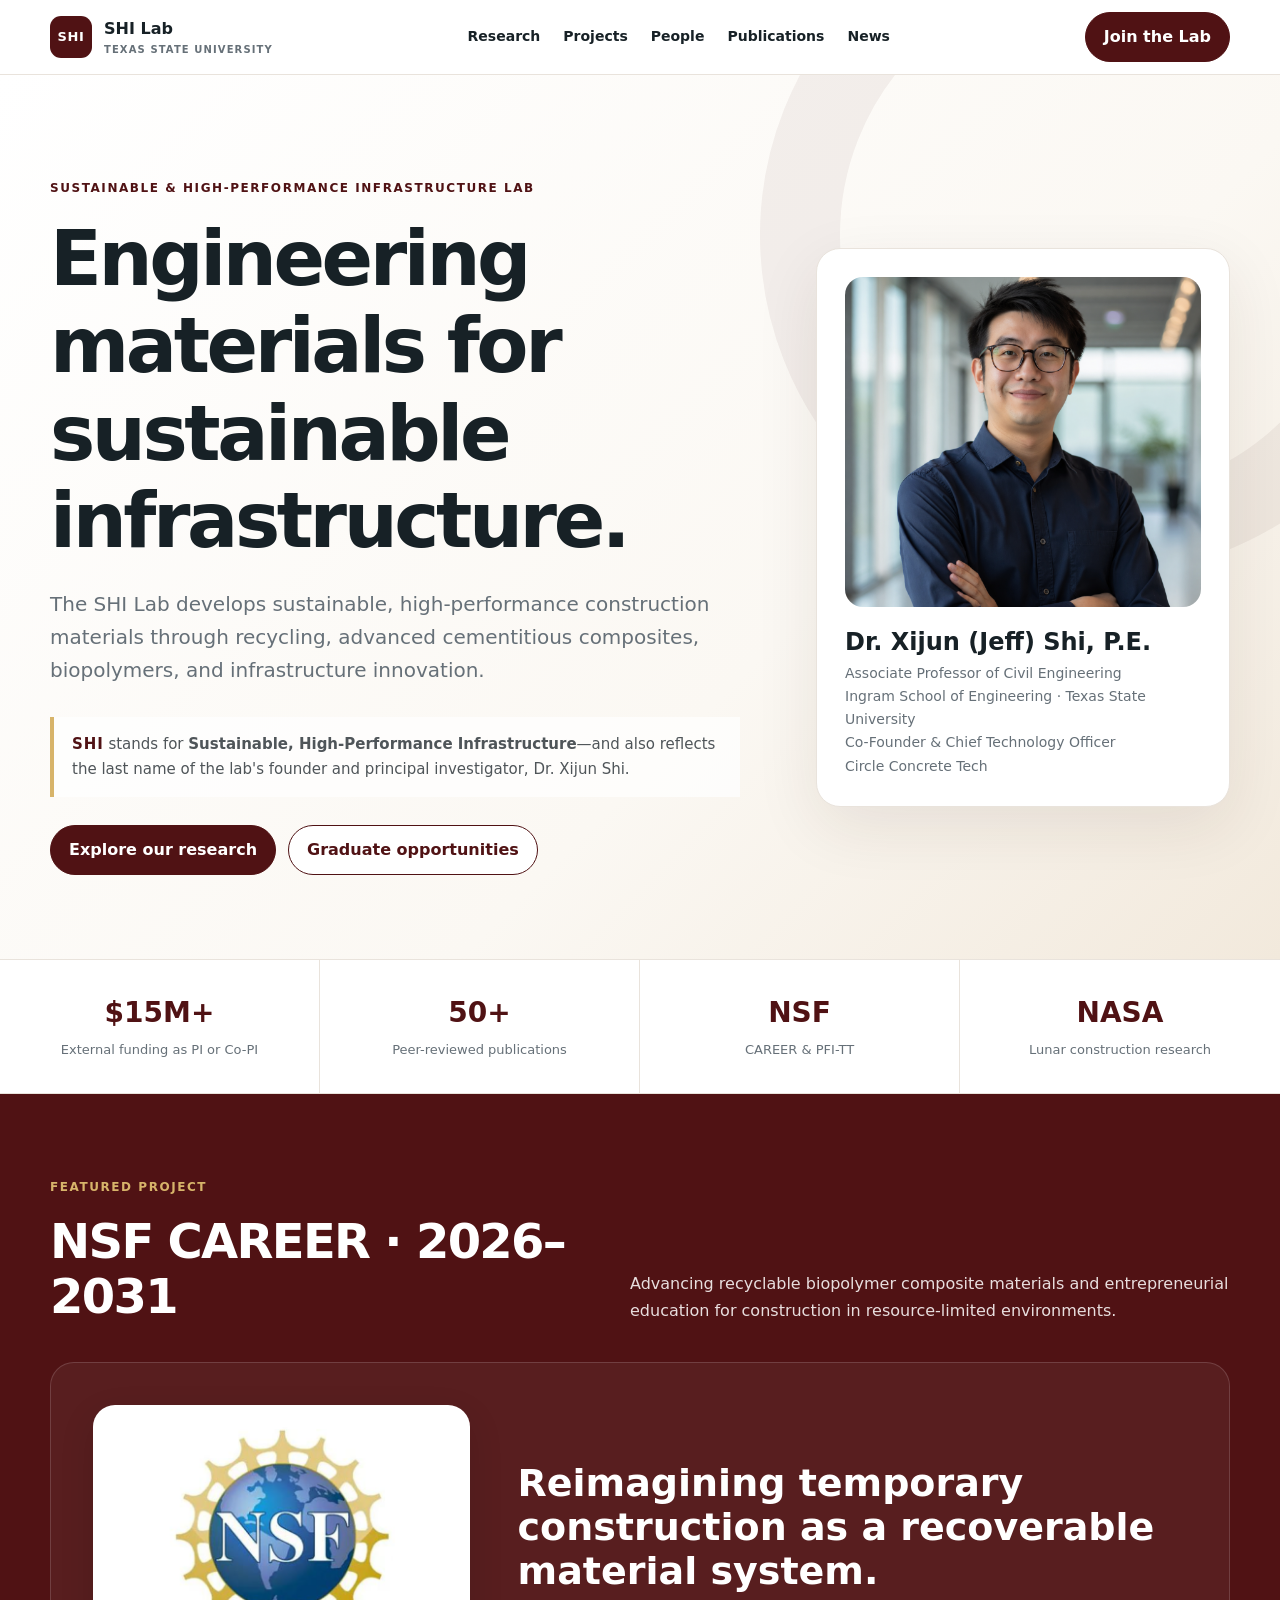
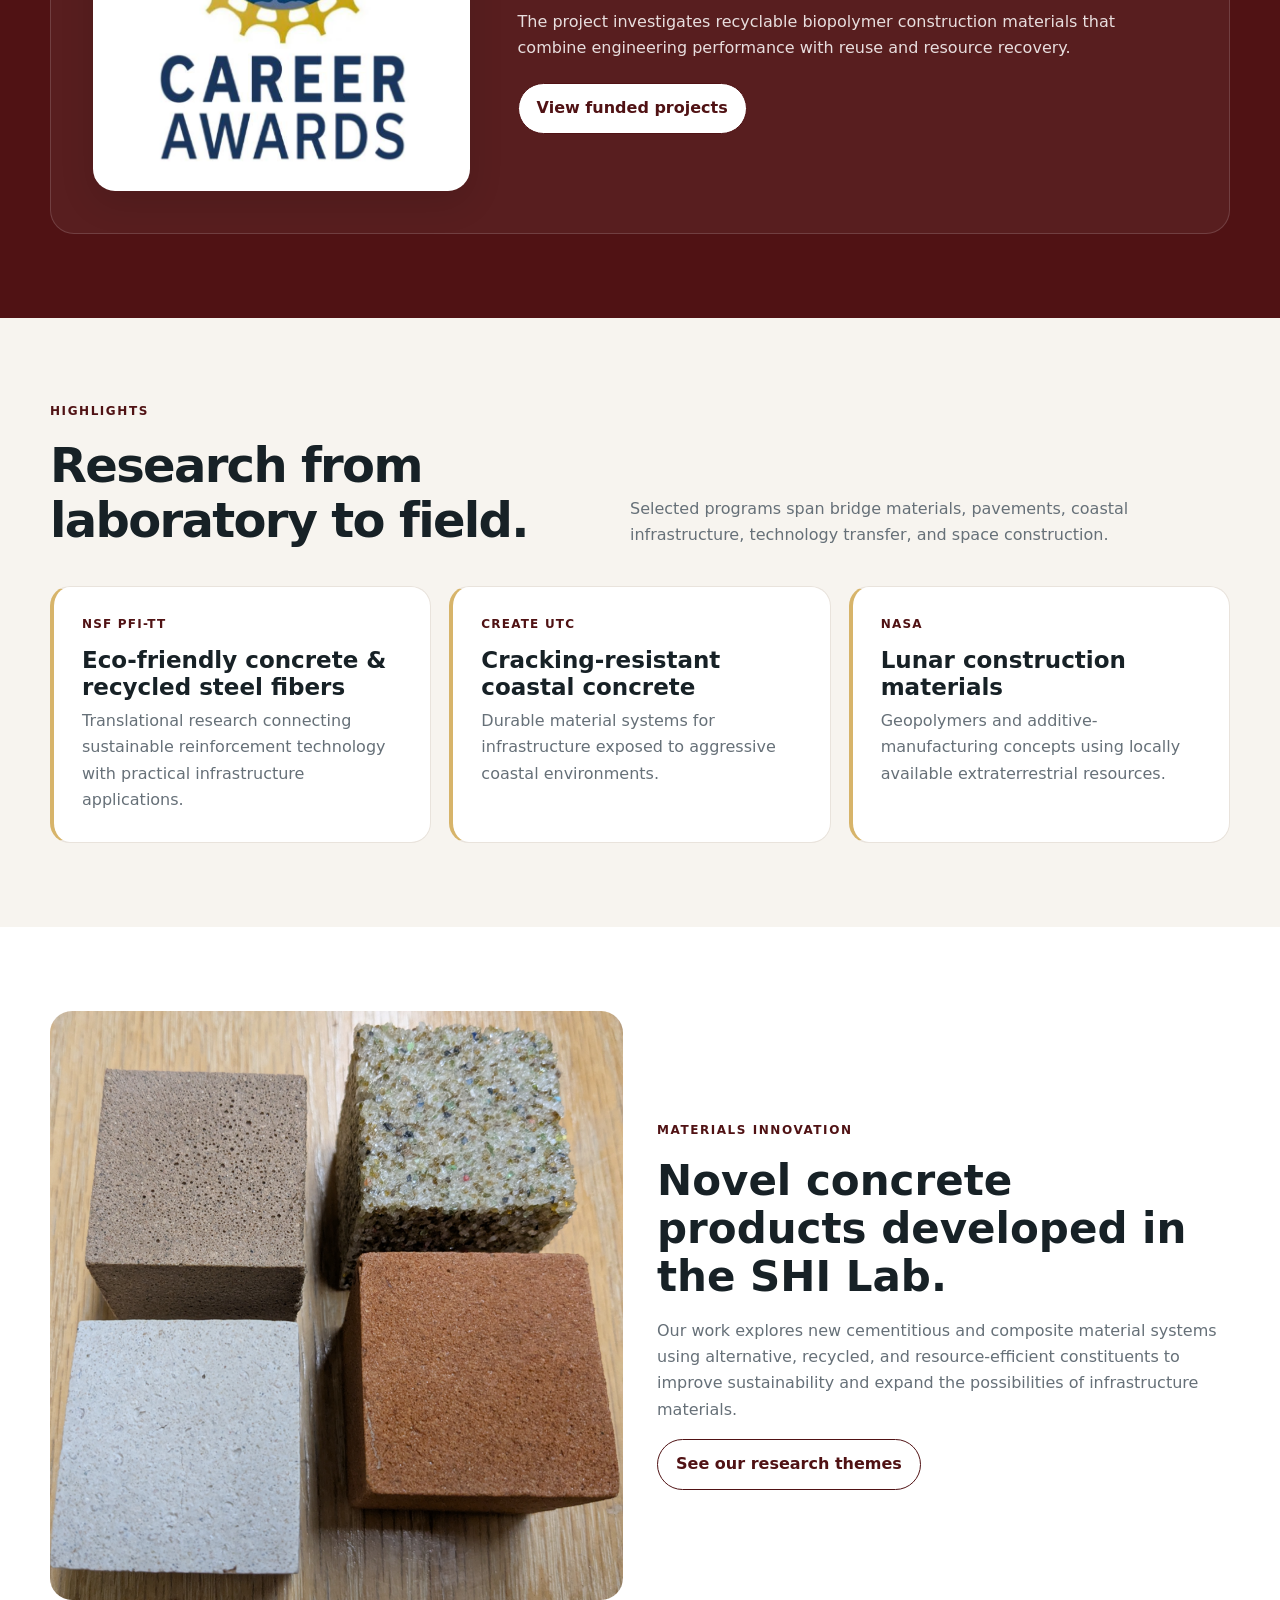
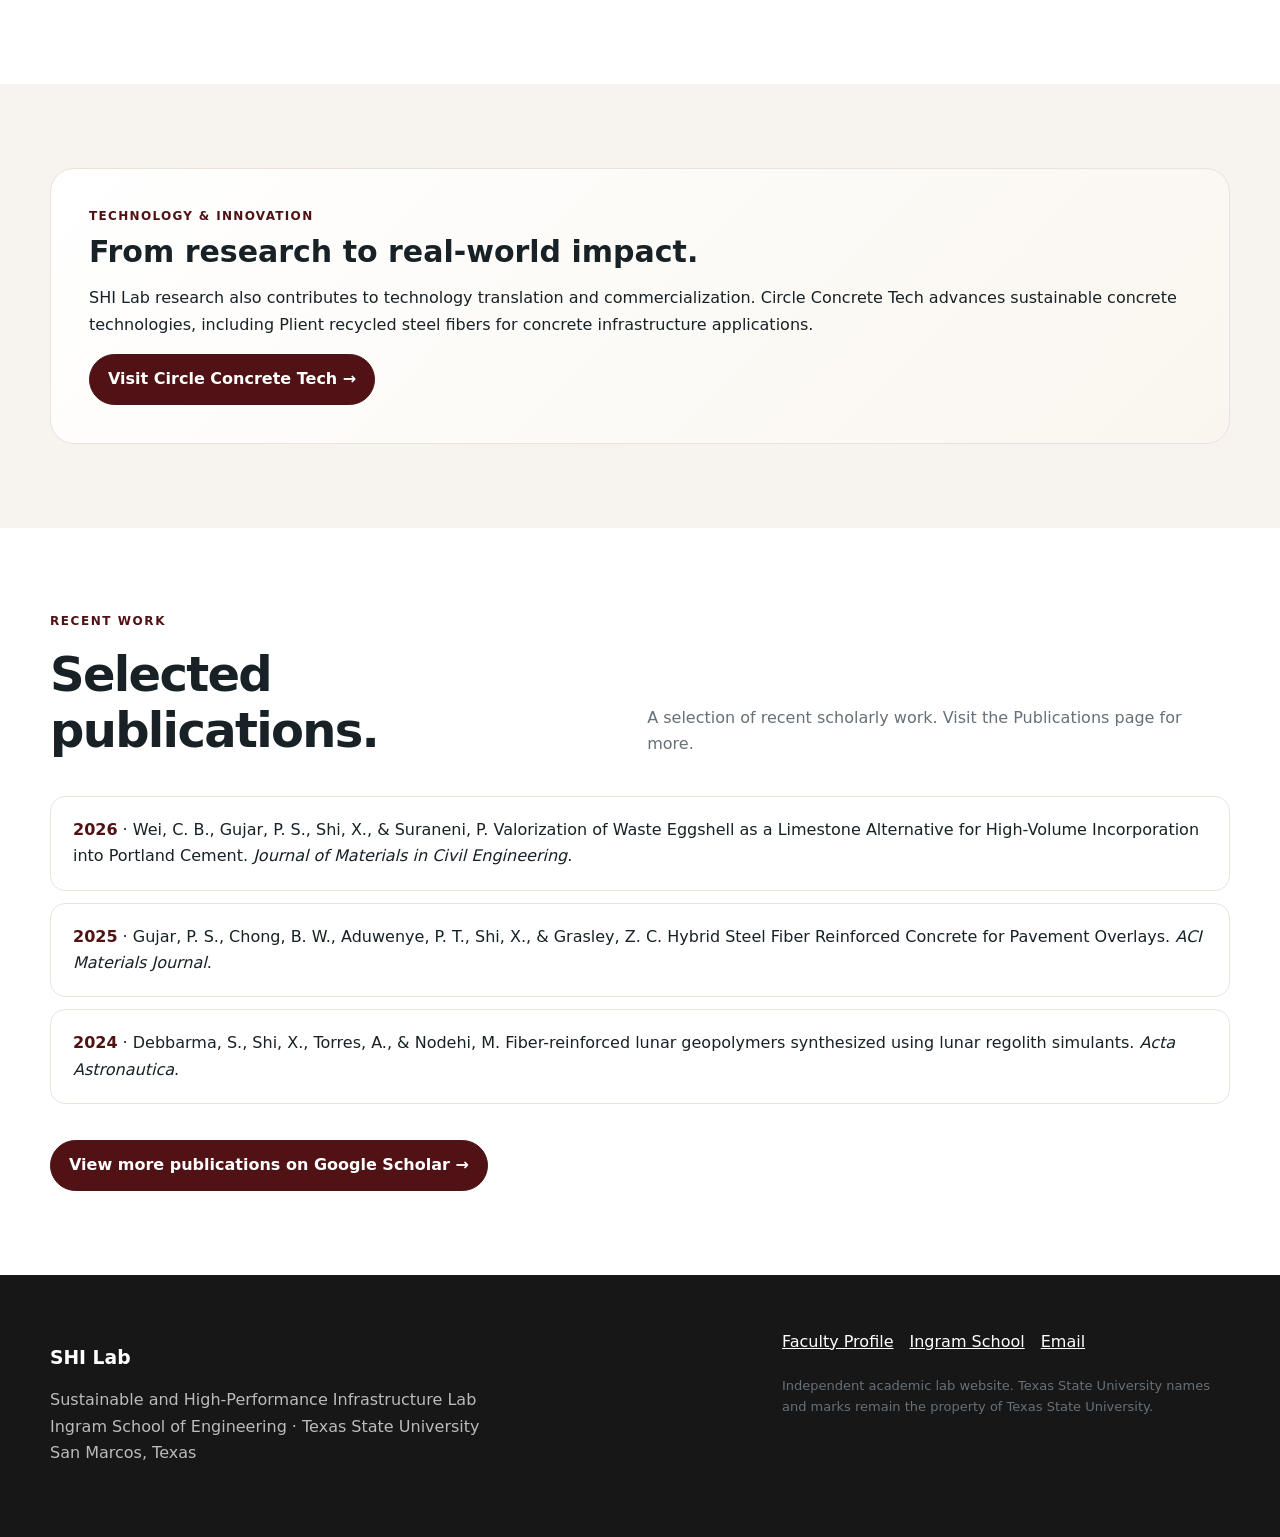
==== commit d0b6a3a2: "Add files via upload" ====
--- a/index.html
+++ b/index.html
@@ -31,7 +31,7 @@
   <aside class="profile">
    <img class="profile-photo" src="assets/images/xijun-shi.png" alt="Portrait of Dr. Xijun Shi">
    <h3>Dr. Xijun (Jeff) Shi, P.E.</h3>
-   <p>Assistant Professor of Civil Engineering<br>Ingram School of Engineering · Texas State University</p>
+   <p>Associate Professor of Civil Engineering<br>Ingram School of Engineering · Texas State University</p>
    <p>Co-Founder &amp; Chief Technology Officer<br><a href="https://buildwithcircle.com/" target="_blank" rel="noopener" style="color:inherit;font-weight:inherit;text-decoration:none;">Circle Concrete Tech</a></p>
   </aside>
  </div>
@@ -114,4 +114,5 @@
  </div>
 </footer>
 <script src="assets/site.js"></script>
+<!-- Cloudflare Web Analytics --><script type='module' src='https://static.cloudflareinsights.com/beacon.min.js' data-cf-beacon='{"token": "4799412e747b4cf099888ce1085eadc0"}'></script><!-- End Cloudflare Web Analytics -->
 </body></html>
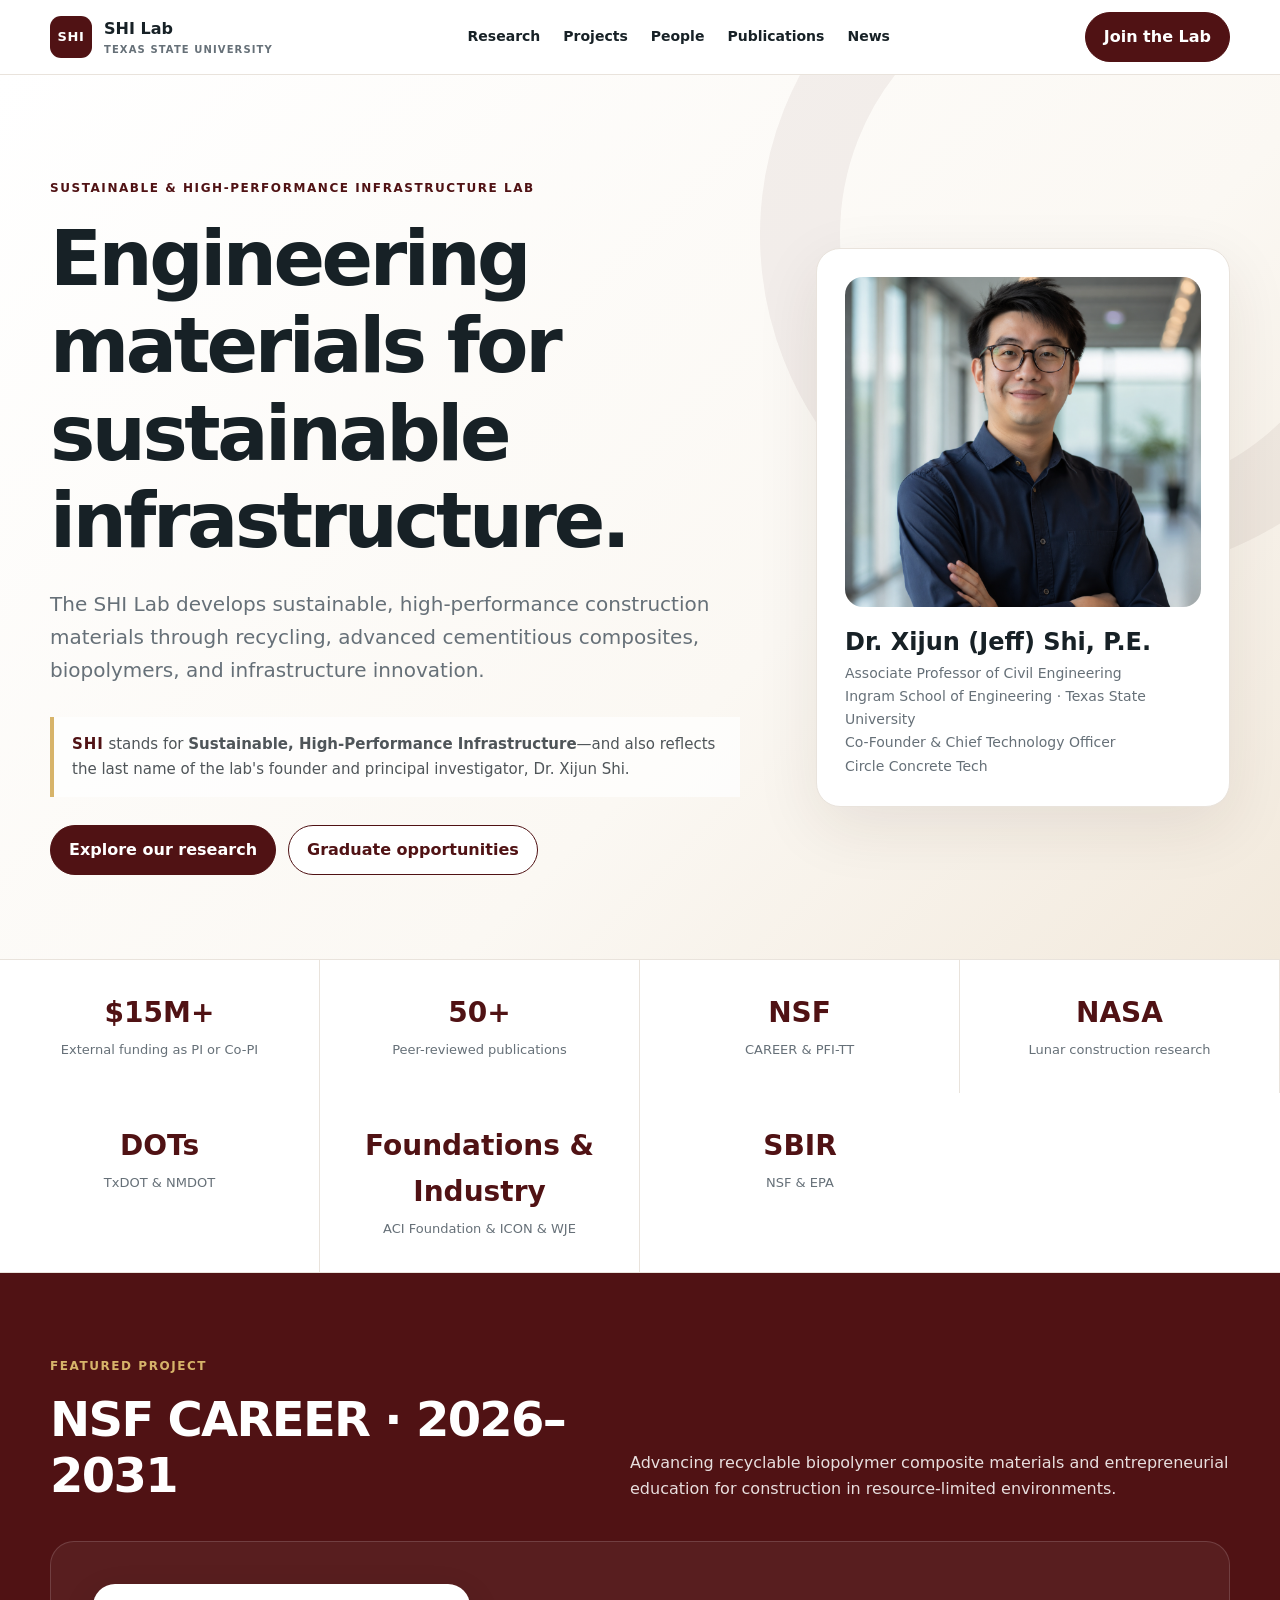
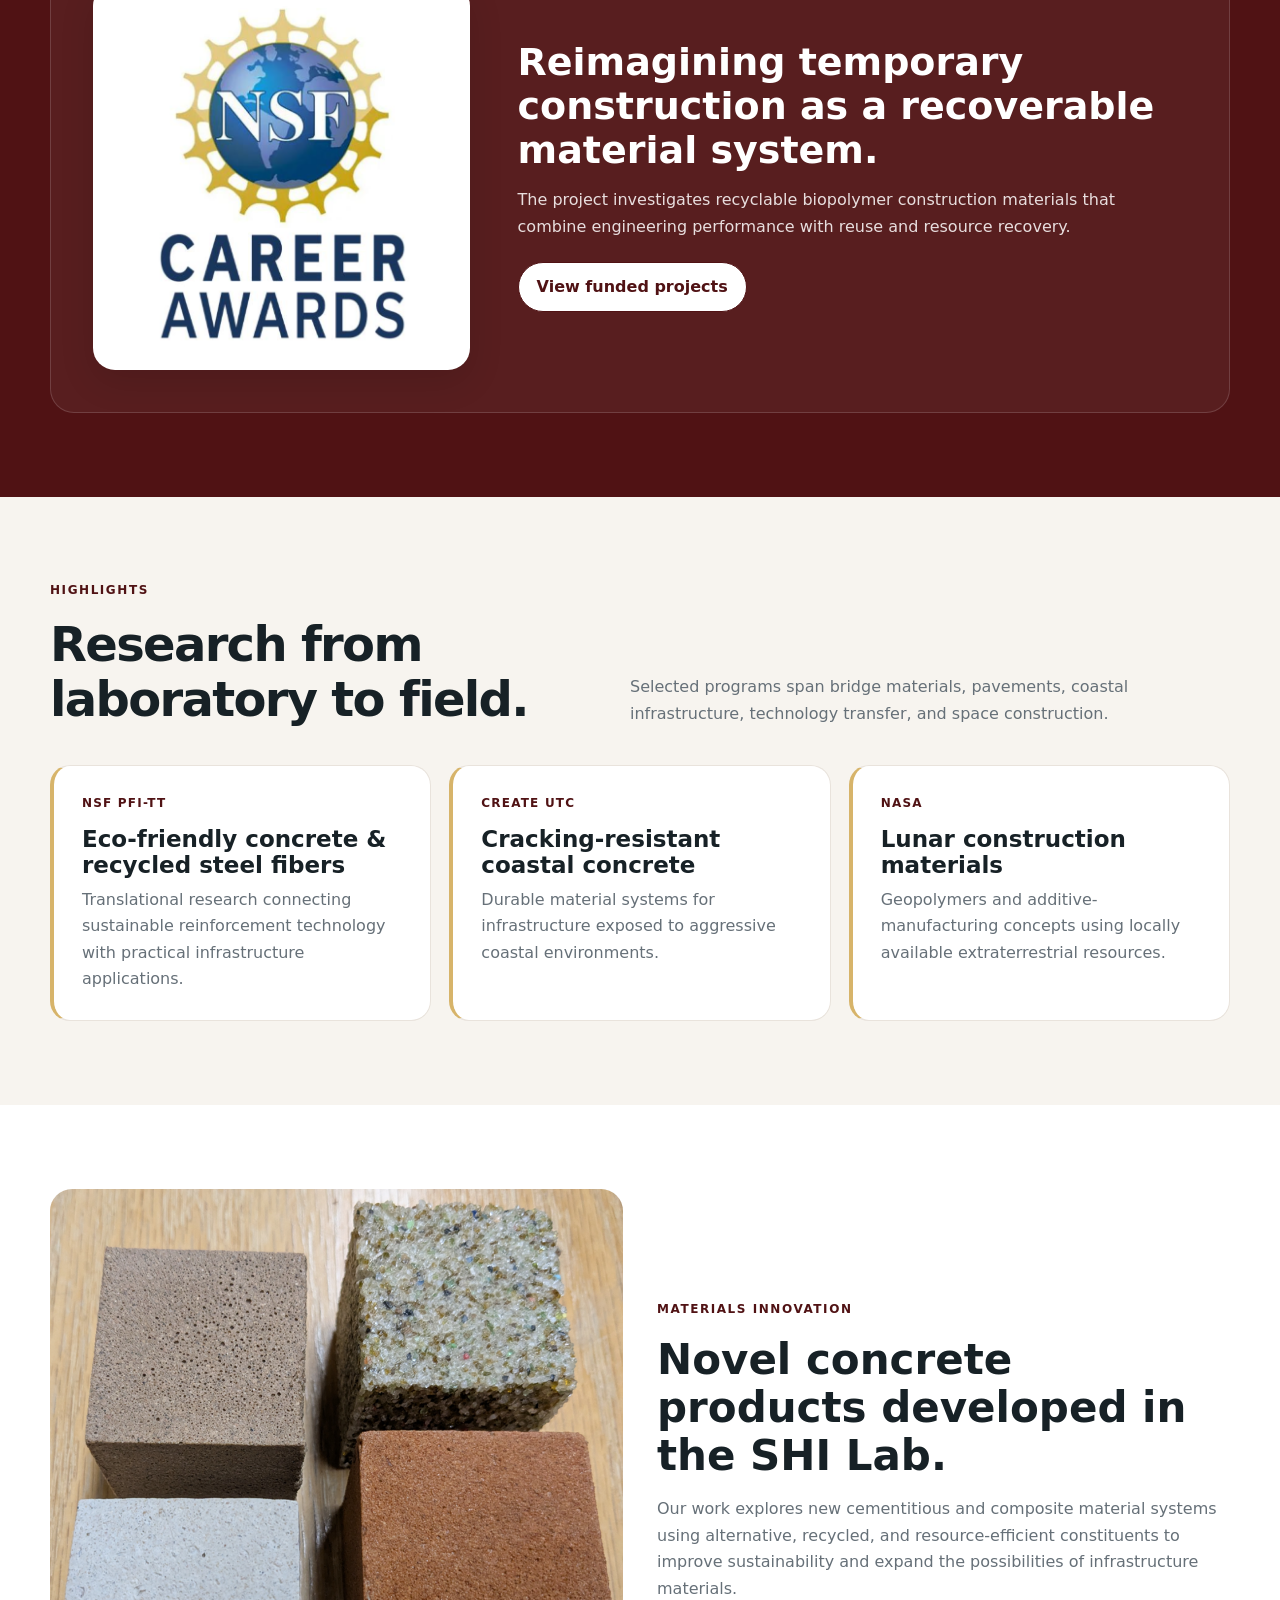
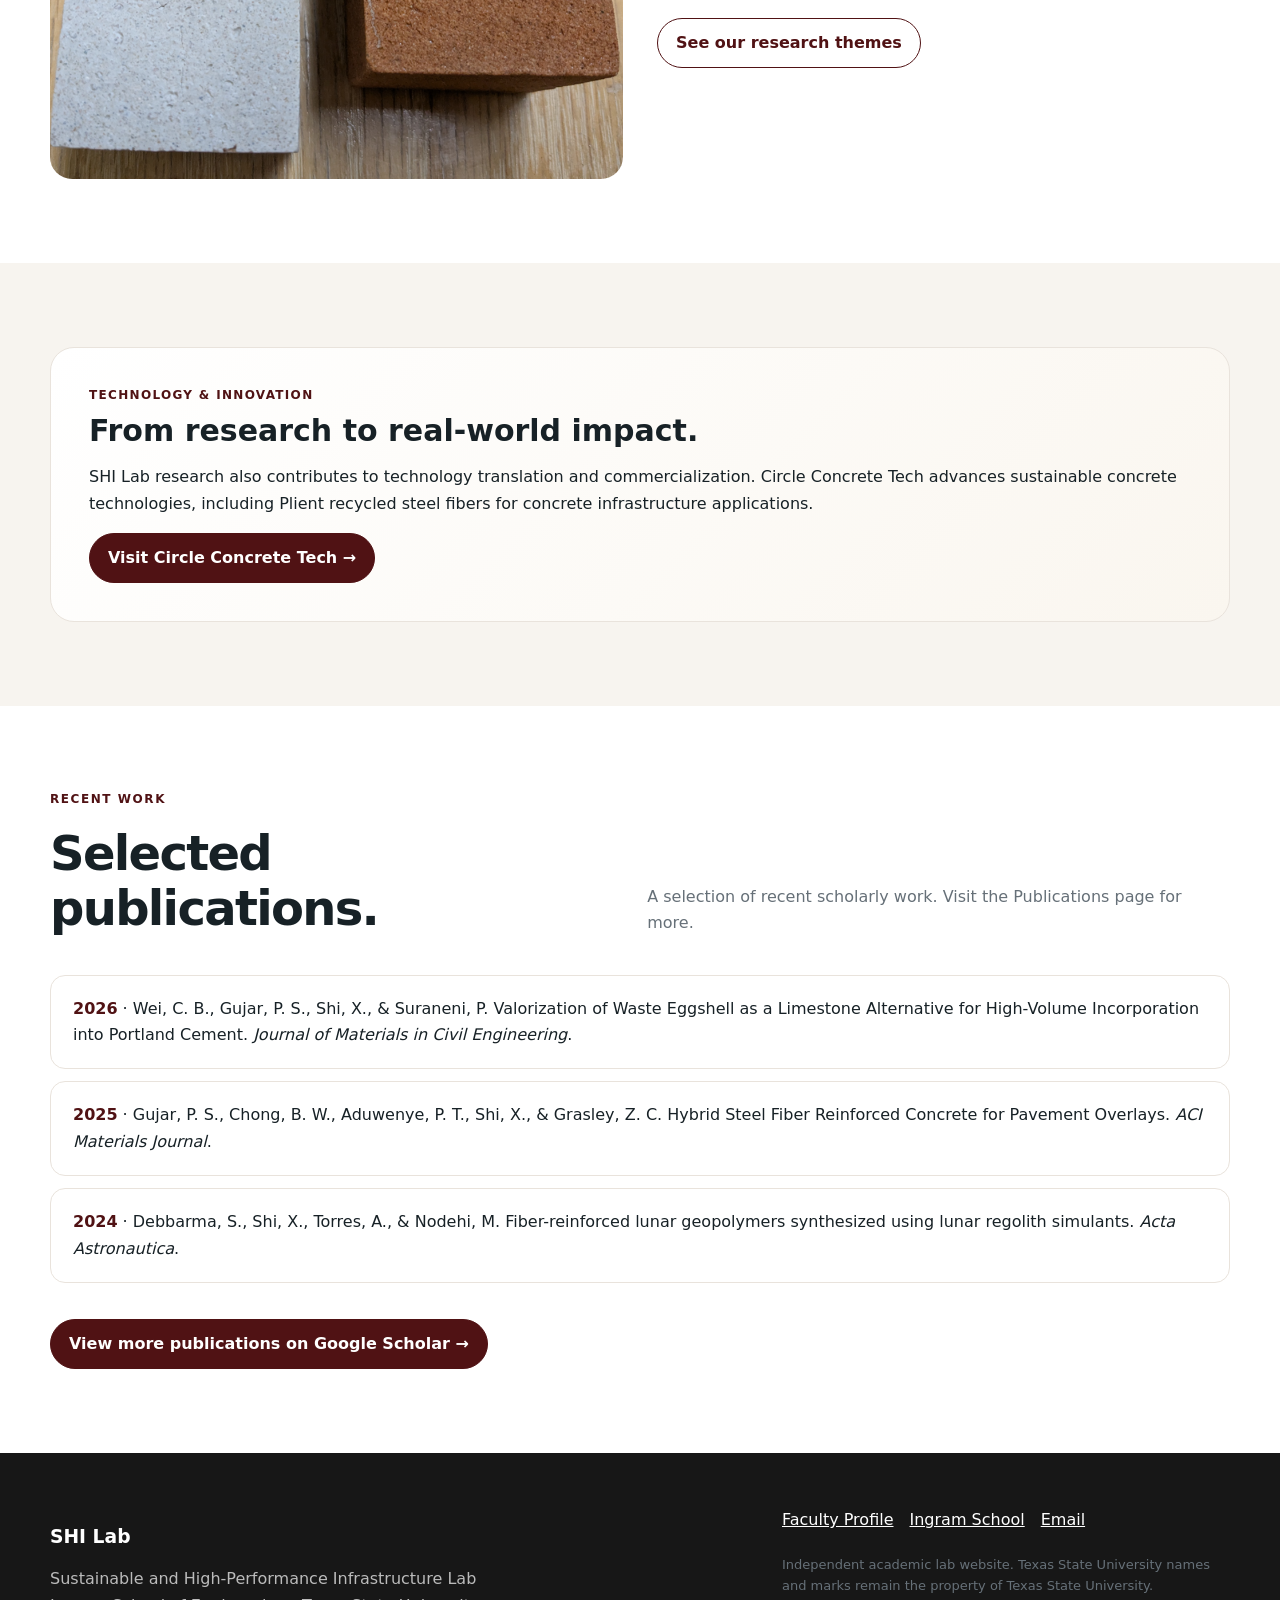
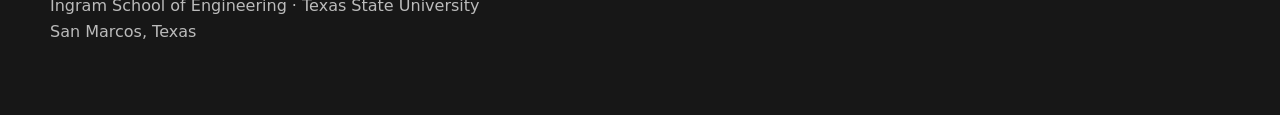
==== commit 27a5615f: "Add files via upload" ====
--- a/index.html
+++ b/index.html
@@ -41,6 +41,9 @@
     <div class="stat"><strong>50+</strong><span>Peer-reviewed publications</span></div>
     <div class="stat"><strong>NSF</strong><span>CAREER &amp; PFI-TT</span></div>
     <div class="stat"><strong>NASA</strong><span>Lunar construction research</span></div>
+    <div class="stat"><strong>DOTs</strong><span>TxDOT &amp; NMDOT</span></div>
+    <div class="stat"><strong>Foundations &amp; Industry</strong><span>ACI Foundation &amp; ICON &amp; WJE</span></div>
+    <div class="stat"><strong>SBIR</strong><span>NSF &amp; EPA</span></div>
    </div>
   </div>
  </section>
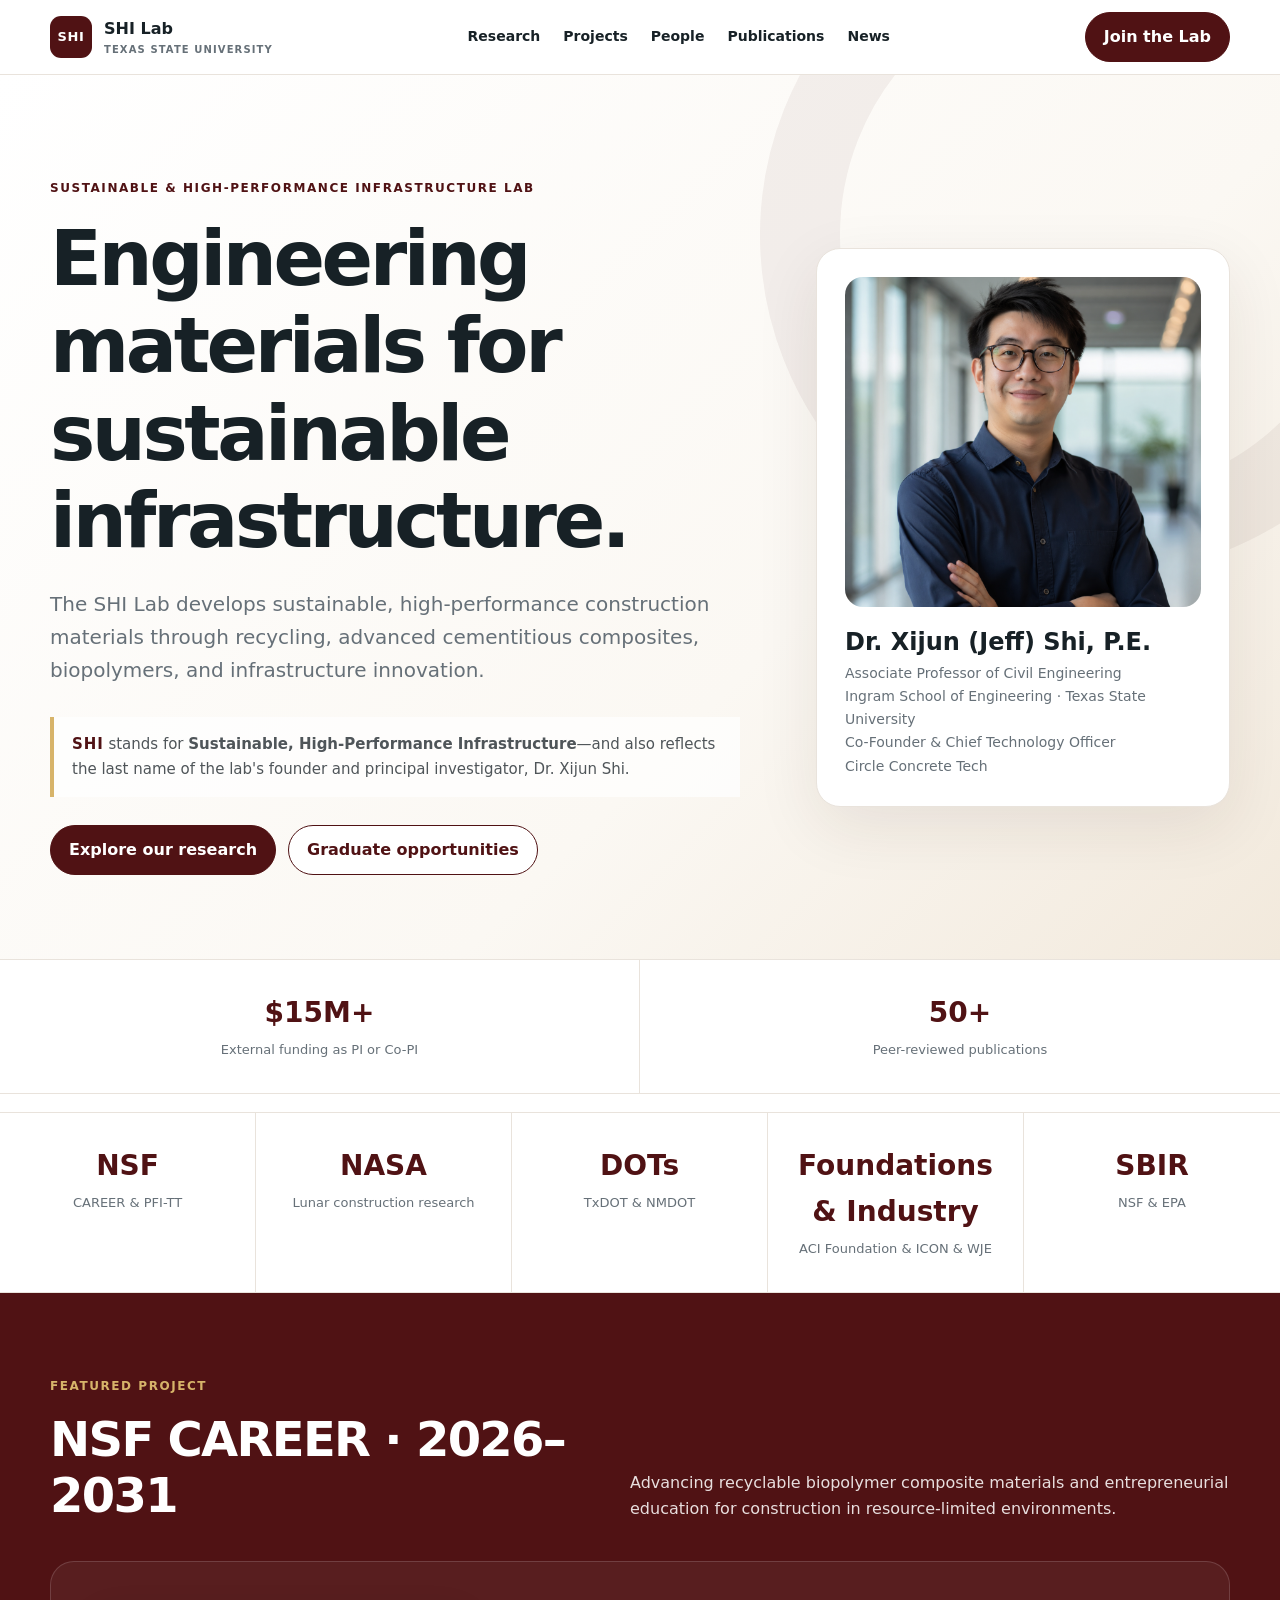
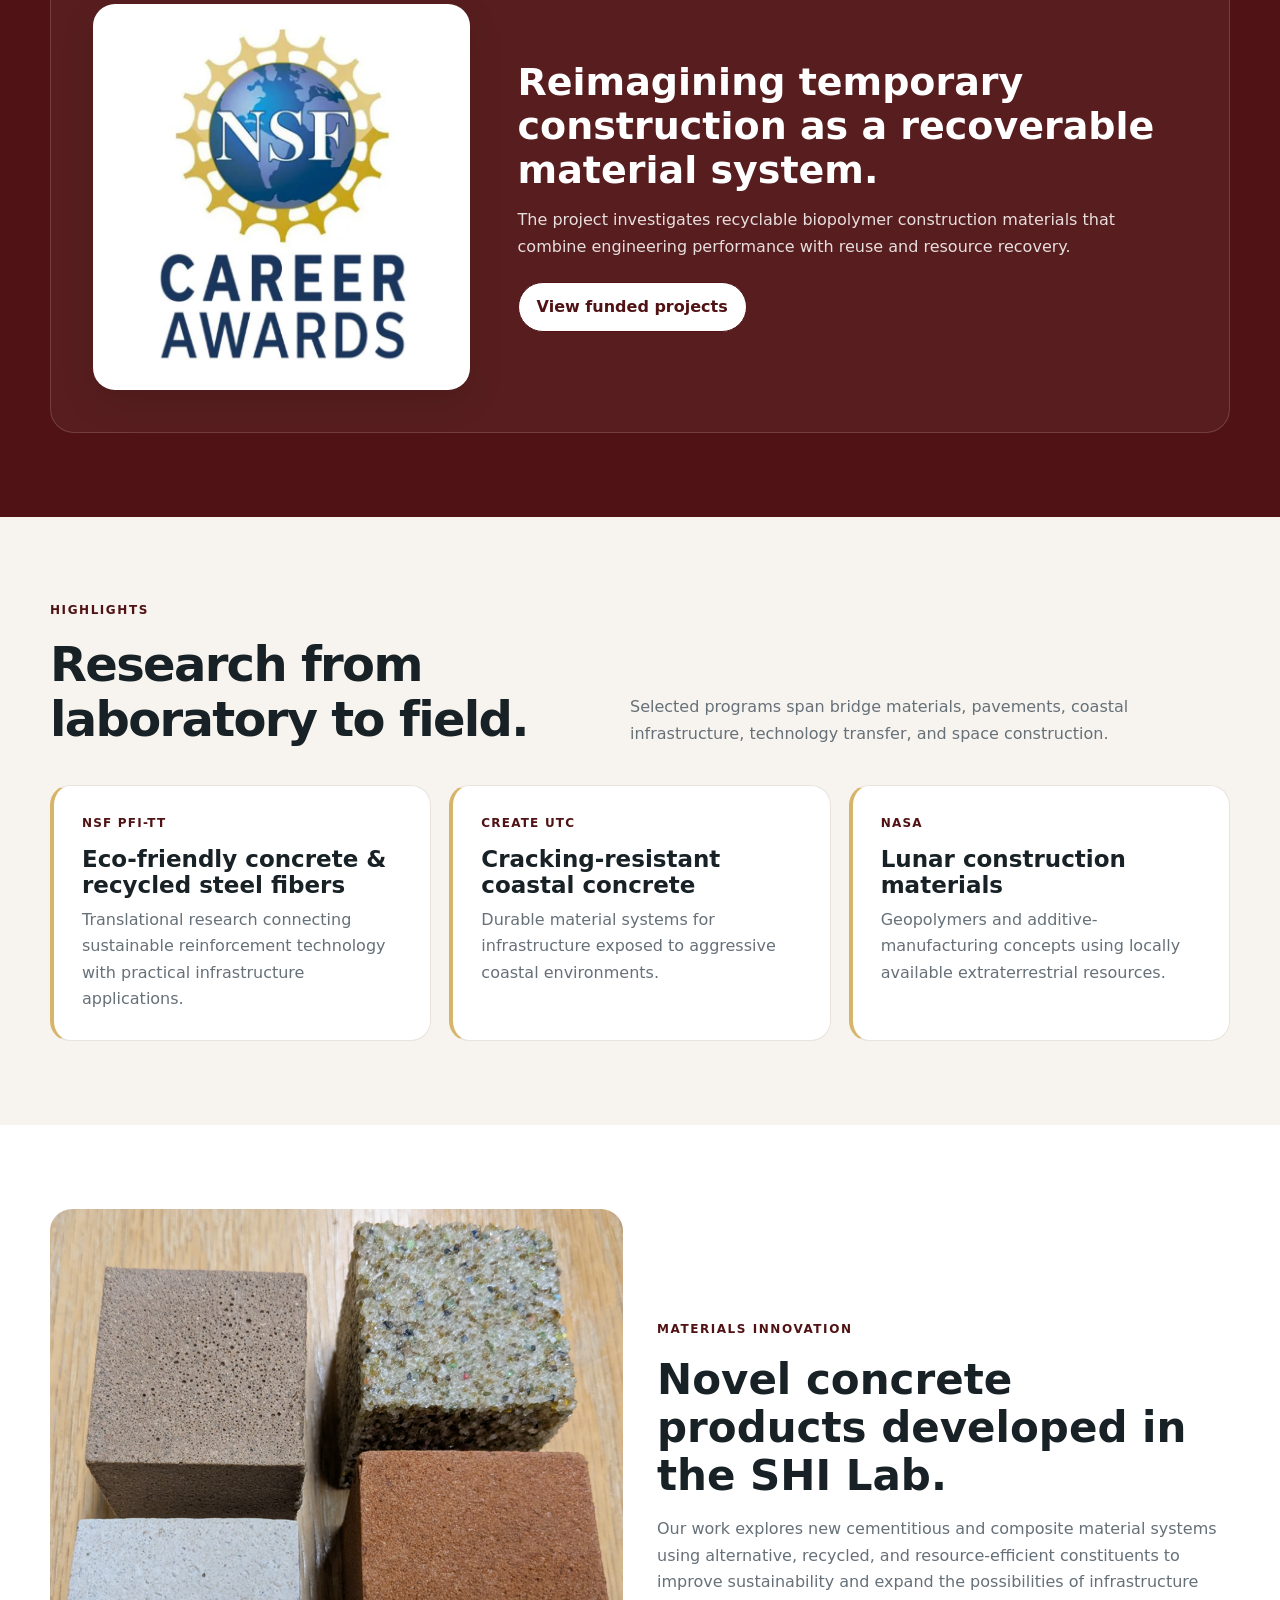
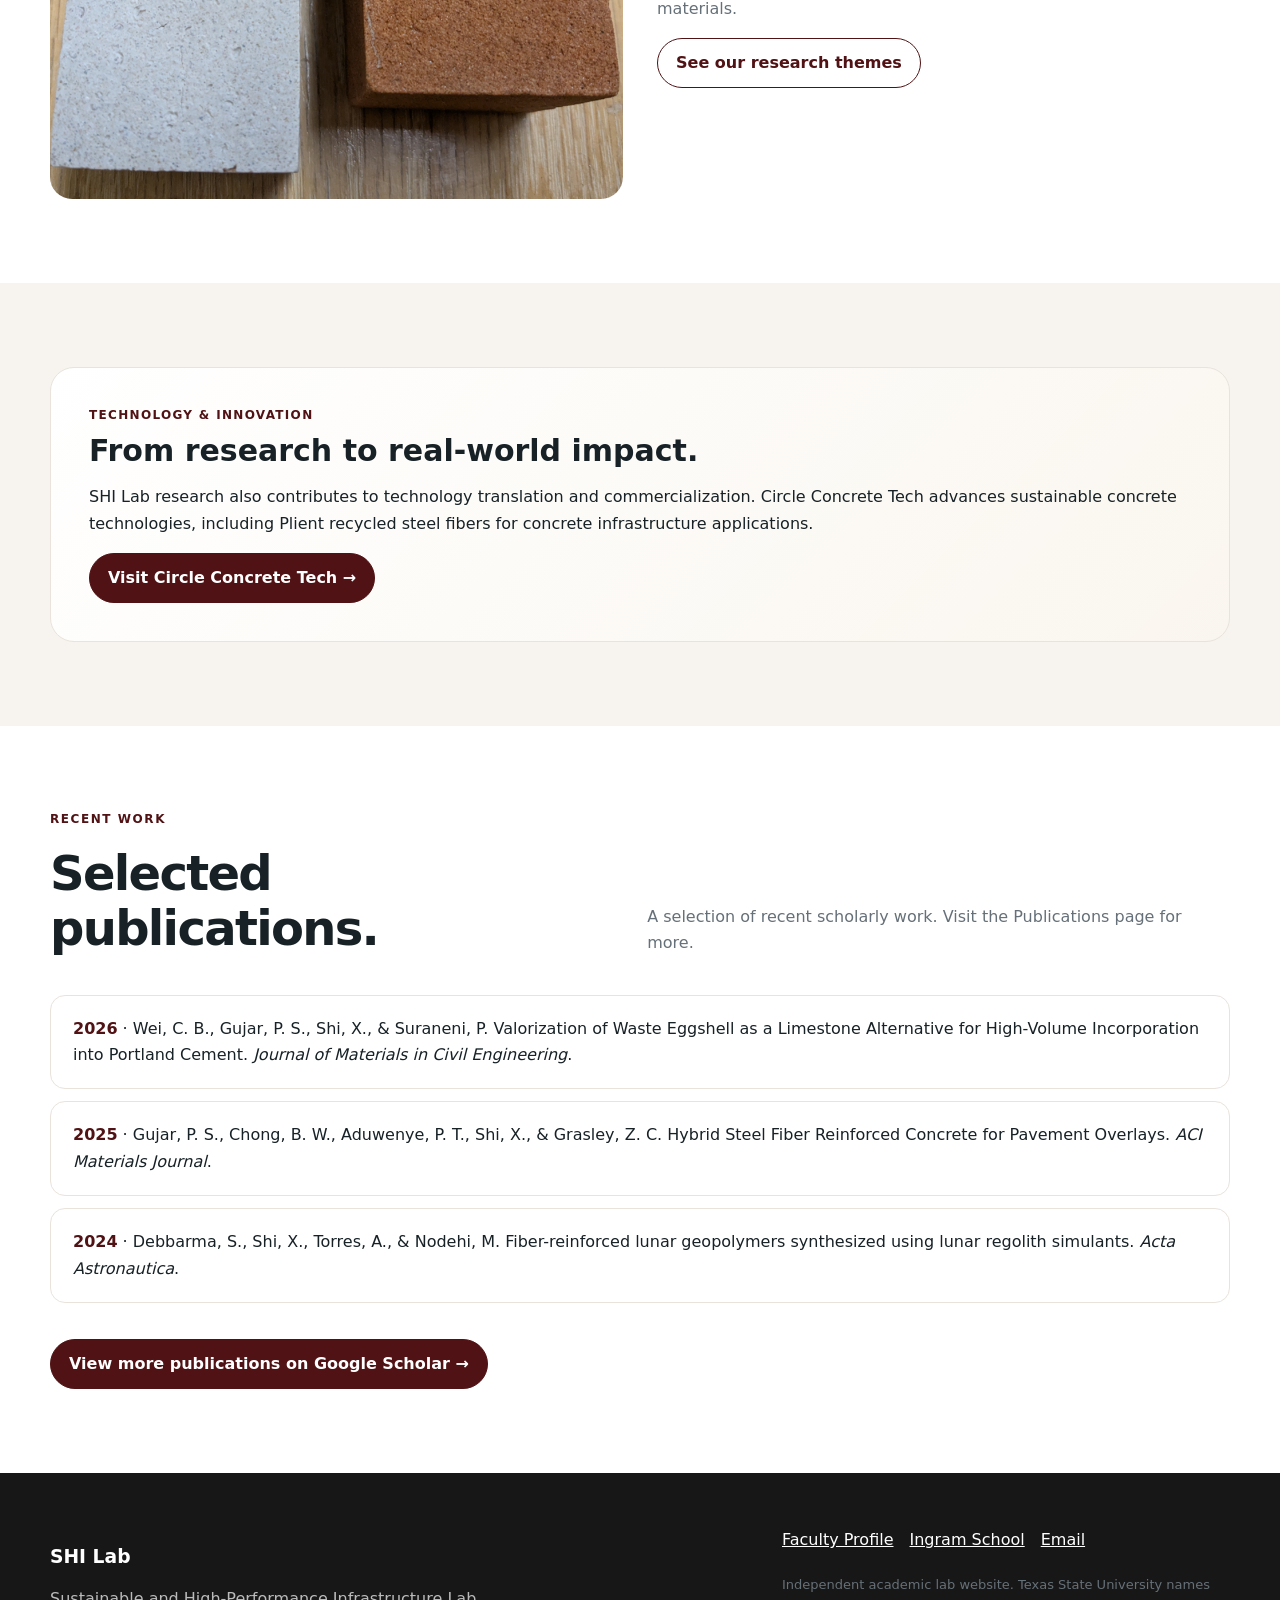
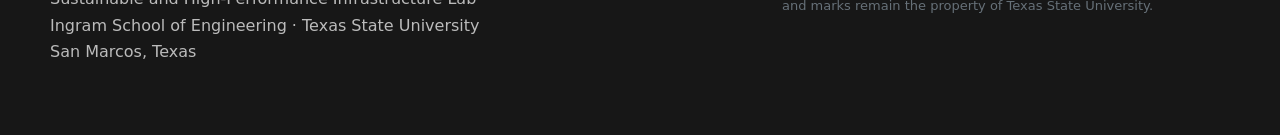
==== commit b44b1cc7: "Add files via upload" ====
--- a/index.html
+++ b/index.html
@@ -36,15 +36,17 @@
   </aside>
  </div>
 </section>
-<div class="stats">
-    <div class="stat"><strong>$15M+</strong><span>External funding as PI or Co-PI</span></div>
-    <div class="stat"><strong>50+</strong><span>Peer-reviewed publications</span></div>
-    <div class="stat"><strong>NSF</strong><span>CAREER &amp; PFI-TT</span></div>
-    <div class="stat"><strong>NASA</strong><span>Lunar construction research</span></div>
-    <div class="stat"><strong>DOTs</strong><span>TxDOT &amp; NMDOT</span></div>
-    <div class="stat"><strong>Foundations &amp; Industry</strong><span>ACI Foundation &amp; ICON &amp; WJE</span></div>
-    <div class="stat"><strong>SBIR</strong><span>NSF &amp; EPA</span></div>
-   </div>
+<div class="stats" style="grid-template-columns:repeat(2,minmax(0,1fr));">
+<div class="stat"><strong>$15M+</strong><span>External funding as PI or Co-PI</span></div>
+<div class="stat"><strong>50+</strong><span>Peer-reviewed publications</span></div>
+</div>
+<div class="stats" style="grid-template-columns:repeat(5,minmax(0,1fr));margin-top:18px;">
+<div class="stat"><strong>NSF</strong><span>CAREER &amp; PFI-TT</span></div>
+<div class="stat"><strong>NASA</strong><span>Lunar construction research</span></div>
+<div class="stat"><strong>DOTs</strong><span>TxDOT &amp; NMDOT</span></div>
+<div class="stat"><strong>Foundations &amp; Industry</strong><span>ACI Foundation &amp; ICON &amp; WJE</span></div>
+<div class="stat"><strong>SBIR</strong><span>NSF &amp; EPA</span></div>
+</div>
   </div>
  </section>
 <section class="band">
